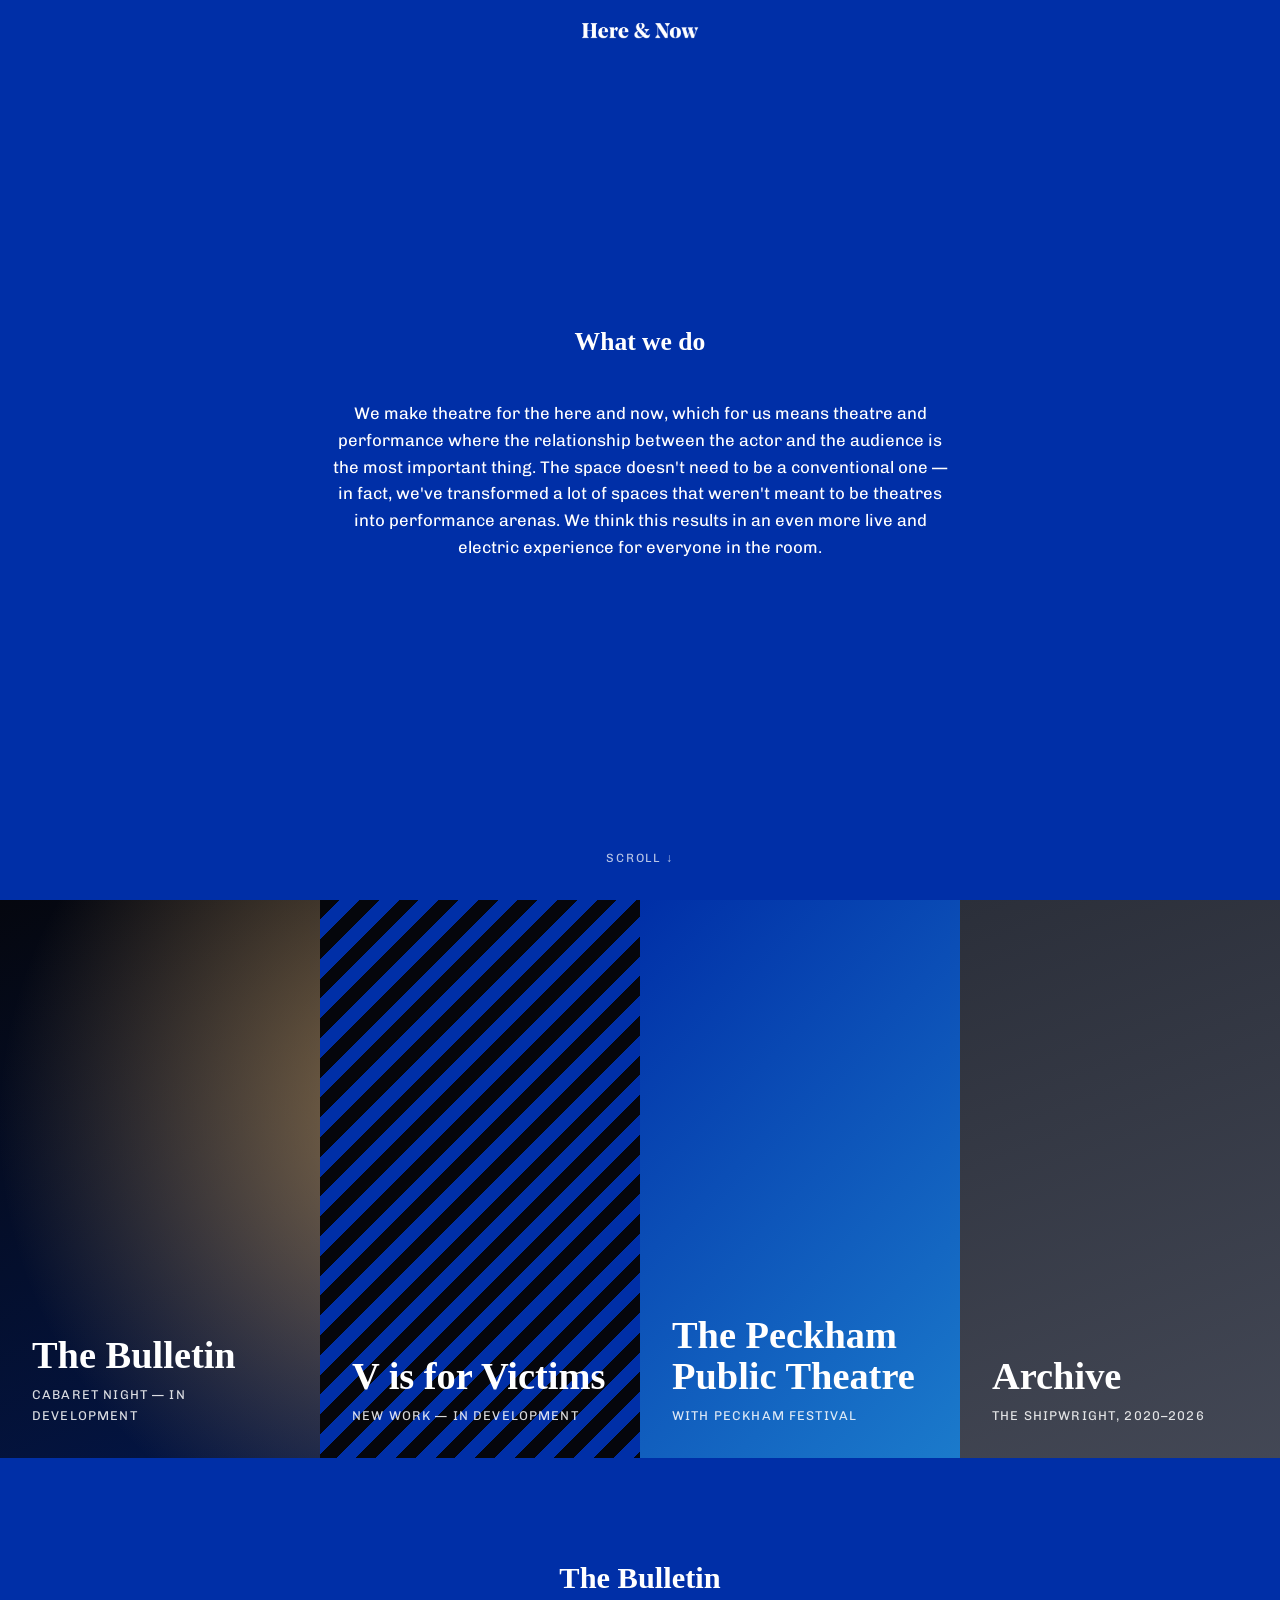
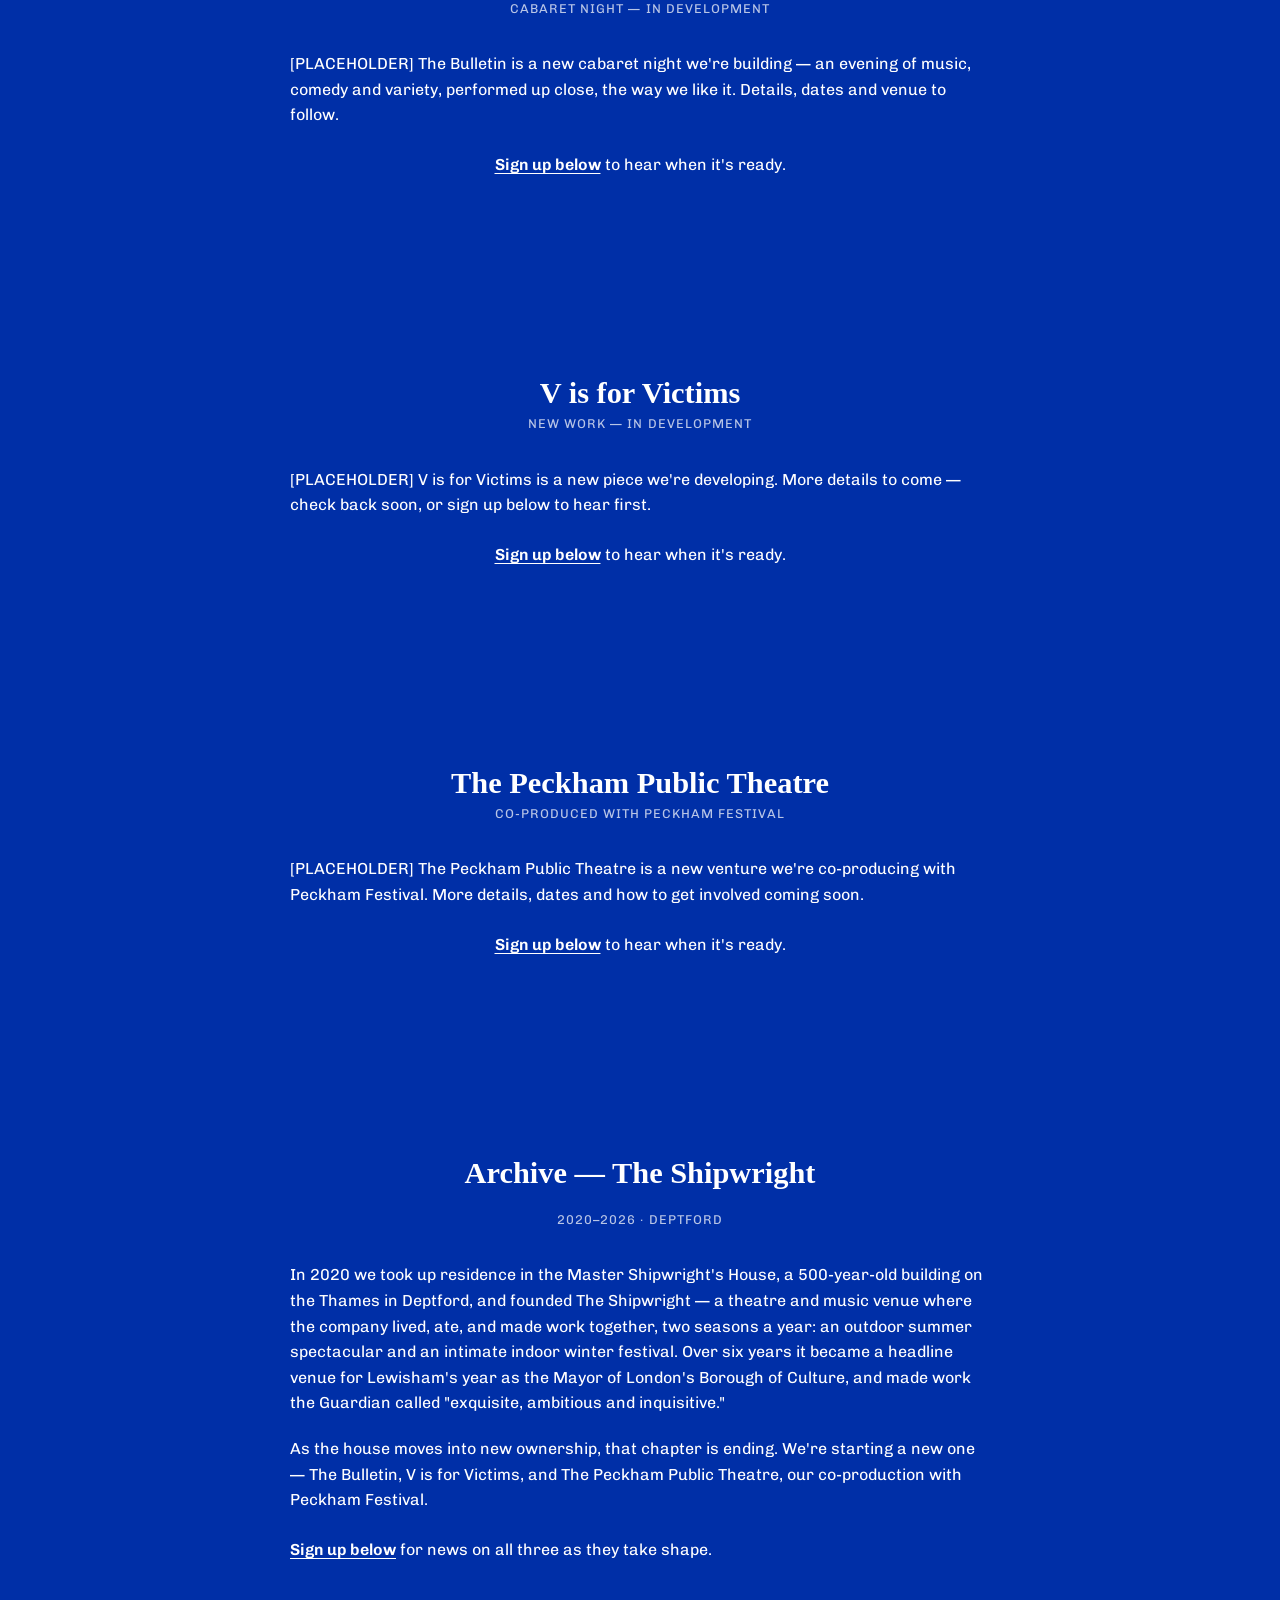
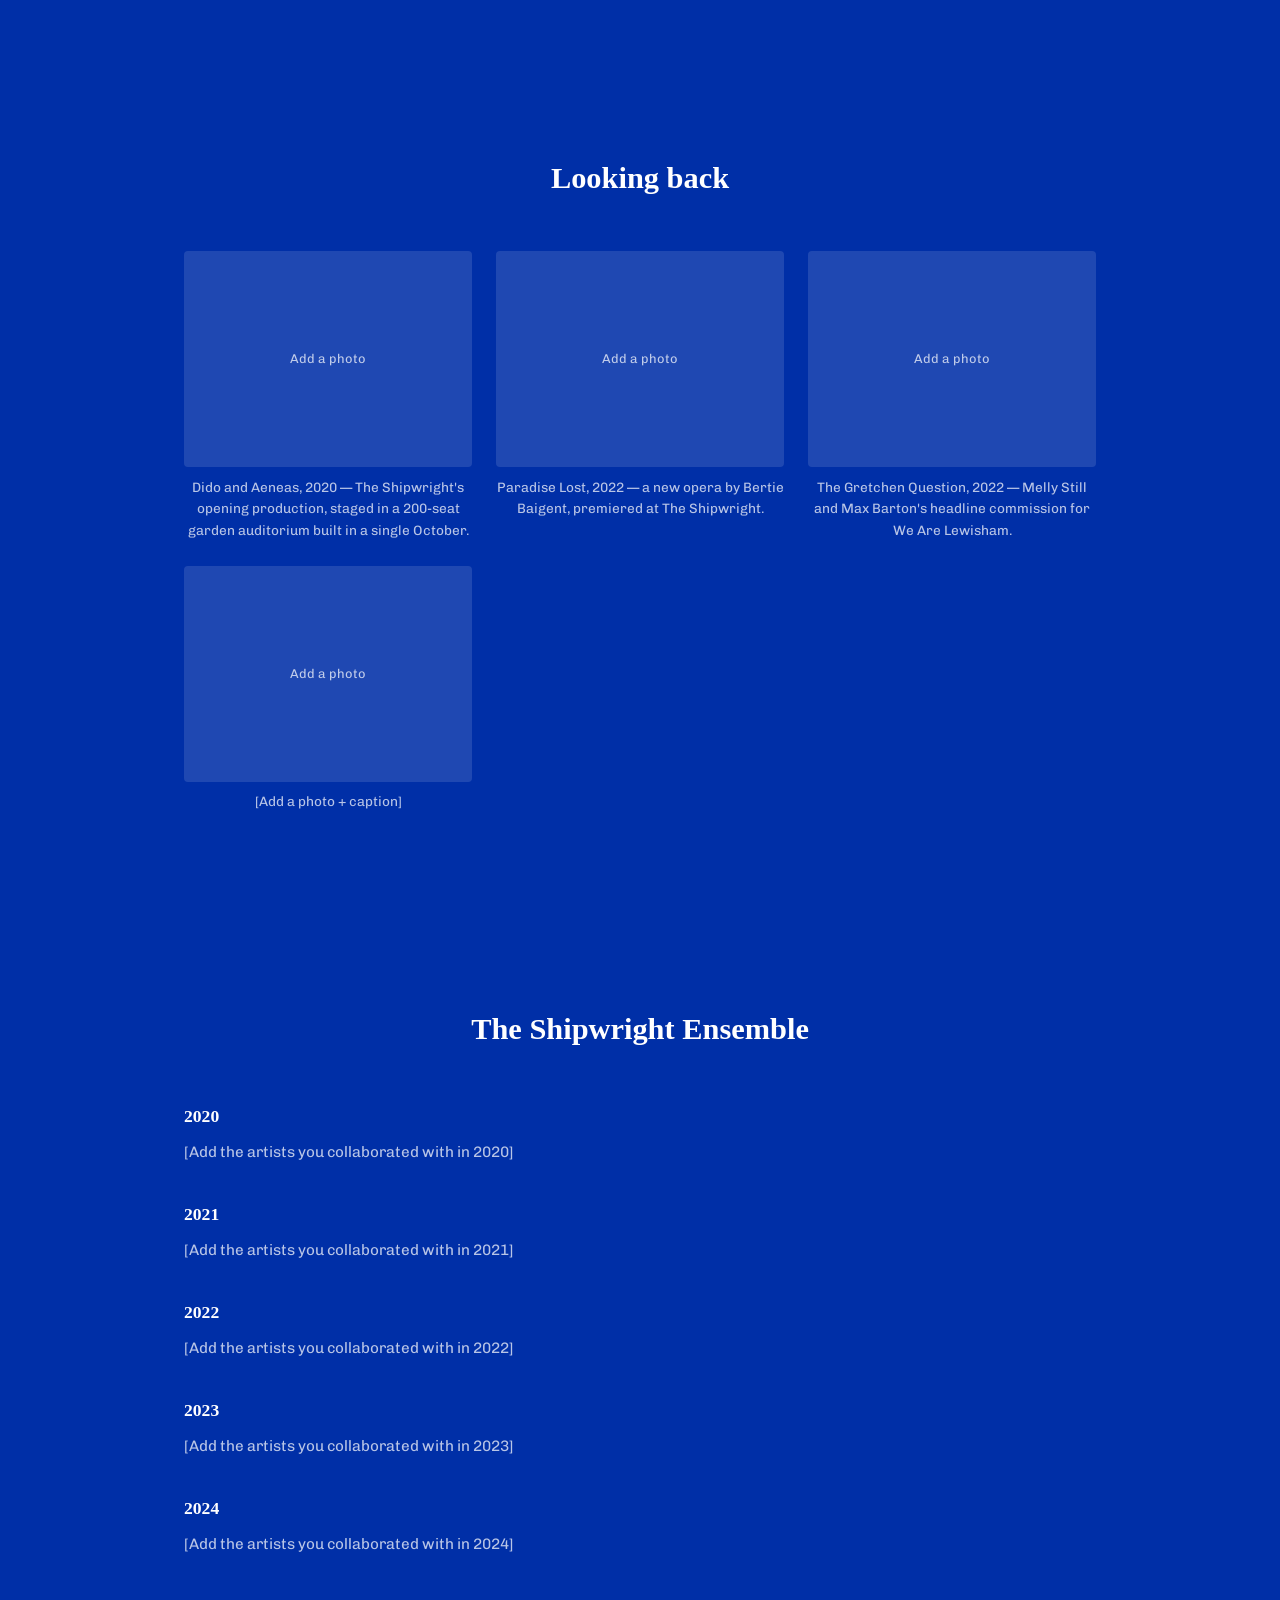
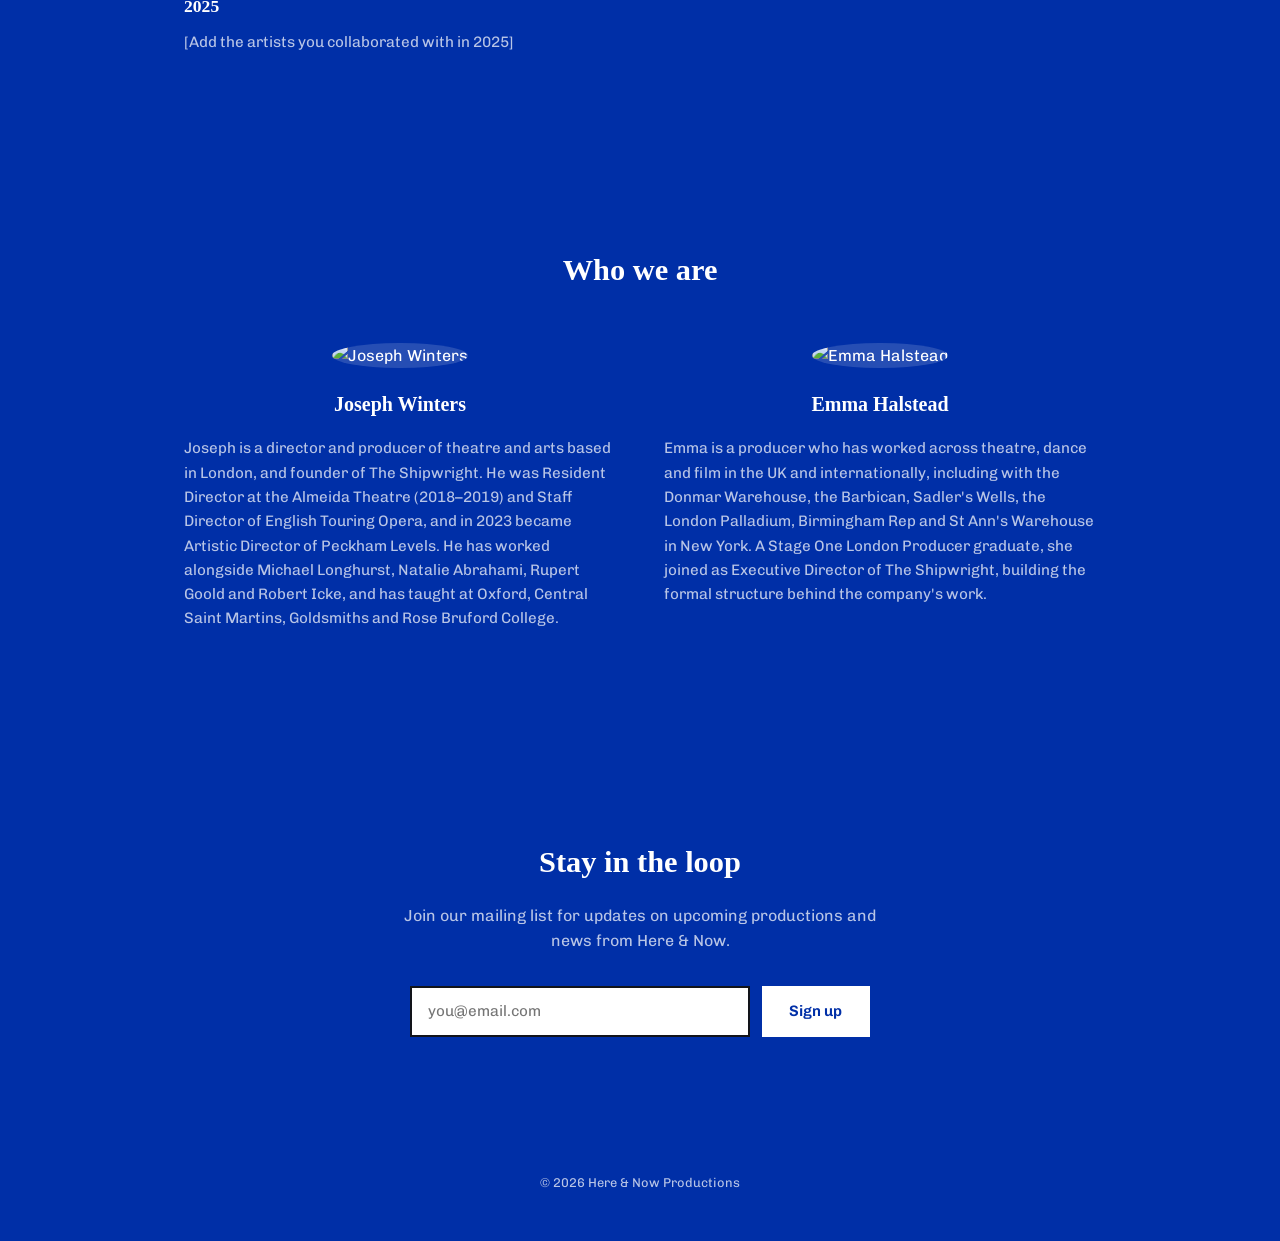
==== index.html @ e61c6aec "Add files via upload" ====
<!DOCTYPE html>
<html lang="en">
<head>
<meta charset="UTF-8">
<meta name="viewport" content="width=device-width, initial-scale=1.0">
<title>Here &amp; Now Productions</title>
<meta name="description" content="Here & Now Productions — commercial theatre company.">

<!-- ============================================================
     CHIVO (body font) — loaded free from Google Fonts.
     ============================================================ -->
<link rel="preconnect" href="https://fonts.googleapis.com">
<link rel="preconnect" href="https://fonts.gstatic.com" crossorigin>
<link href="https://fonts.googleapis.com/css2?family=Chivo:wght@400;500;600;700&display=swap" rel="stylesheet">

<style>
  /* ============================================================
     NOE (headline font) — Noe is a paid/licensed font, not on
     Google Fonts. Buy/download the webfont kit (Noe Display,
     schwartzco.com or your existing license), drop the .woff2
     files into a "fonts" folder next to this HTML file, and set
     the file names below to match. Until you do that, headlines
     fall back to a serif that's a reasonable stand-in.
     ============================================================ */
  @font-face {
    font-family: 'Noe Display';
    src: url('fonts/NoeDisplay-Regular.woff2') format('woff2');
    font-weight: 400;
    font-style: normal;
    font-display: swap;
  }
  @font-face {
    font-family: 'Noe Display';
    src: url('fonts/NoeDisplay-Bold.woff2') format('woff2');
    font-weight: 700;
    font-style: normal;
    font-display: swap;
  }

  :root {
    --brand: #002fa7;
    --ink: #12141a;
    --paper: #ffffff;
    --text: #ffffff;
    --muted: rgba(255, 255, 255, 0.72);
    --headline: 'Noe Display', Georgia, 'Times New Roman', serif;
    --body: 'Chivo', Helvetica, Arial, sans-serif;
  }

  * { box-sizing: border-box; }

  html { scroll-behavior: smooth; }

  body {
    margin: 0;
    background: var(--brand);
    color: var(--text);
    font-family: var(--body);
    line-height: 1.6;
    -webkit-font-smoothing: antialiased;
  }

  h1, h2, h3 {
    font-family: var(--headline);
    font-weight: 700;
    margin: 0;
    color: var(--text);
  }

  section {
    padding: 6rem 1.5rem;
    max-width: 960px;
    margin: 0 auto;
  }

  /* ---------------- Hero / landing animation ---------------- */

  .hero {
    position: relative;
    height: 100vh;
    max-width: none;
    padding: 0;
    overflow: hidden;
    background: var(--brand);
  }

  .scene {
    position: absolute;
    inset: 0;
    display: flex;
    flex-direction: column;
    align-items: center;
    justify-content: center;
    text-align: center;
    padding: 2rem;
    opacity: 0;
  }

  /* Scene 1: just the tagline now (the logo lives outside this scene, in
     the persistent .brand-logo element — see below). The tagline is
     positioned absolutely, with its "top" set by JS once the logo's
     real rendered height is known, so the gap between logo and tagline
     is always correct instead of a guessed constant. */
  .scene--intro {
    /* Override the shared .scene rule's opacity:0 — this wrapper has no
       animation of its own anymore (the tagline below handles its own
       fade in/out), so it needs to just be visible, full stop, or its
       child would be stuck invisible no matter what the child's own
       opacity animation does. */
    opacity: 1;
  }

  .scene--intro .tagline {
    position: absolute;
    left: 50%;
    top: 50%; /* placeholder; overridden by JS in positionTagline() */
    transform: translateX(-50%);
    width: max-content;
    max-width: 90vw;
    font-family: var(--body);
    font-weight: 500;
    font-size: clamp(1rem, 2.4vw, 1.4rem);
    letter-spacing: 0.01em;
    color: var(--text);
    opacity: 0;
    animation: fadeIn 1.1s ease 1.5s forwards, fadeOut 0.7s ease 3.8s forwards;
  }

  /* Scene 2: the "what we do" paragraph. Everything here is timed to
     start only once the logo has finished docking in the header (see
     .brand-logo below), so the big centred logo is never on screen at
     the same time as this text. */
  .scene--about {
    opacity: 0;
    animation: fadeIn 1.1s ease 5.9s forwards;
  }

  .scene--about p {
    max-width: 620px;
    font-size: 1.05rem;
    color: var(--text);
  }

  .scene--about h2 {
    font-size: 1.6rem;
    margin-bottom: 1.25rem;
    color: var(--text);
  }

  @keyframes fadeIn {
    to { opacity: 1; }
  }

  @keyframes fadeOut {
    to { opacity: 0; }
  }

  .scroll-cue {
    position: absolute;
    bottom: 2rem;
    left: 50%;
    transform: translateX(-50%);
    font-size: 0.75rem;
    letter-spacing: 0.15em;
    text-transform: uppercase;
    color: var(--muted);
    opacity: 0;
    animation: fadeIn 1.1s ease 7.2s forwards;
  }

  /* ---------------- Reveal-on-scroll (team + list sections) ---------------- */

  .reveal {
    opacity: 0;
    transform: translateY(24px);
    transition: opacity 0.8s ease, transform 0.8s ease;
  }

  .reveal.is-visible {
    opacity: 1;
    transform: translateY(0);
  }

  /* A section that ignores the normal max-width:960px/centred layout and
     runs edge-to-edge instead — used for the What's On tile grid. */
  .full-bleed {
    max-width: none;
    padding: 0;
    margin: 0;
  }

  /* Small uppercase line under a heading — "Cabaret night — in
     development", "2020–2026 · Deptford", etc. Shared by the show
     detail sections and the Archive section. */
  .status-line {
    text-align: center;
    text-transform: uppercase;
    letter-spacing: 0.08em;
    font-size: 0.8rem;
    color: var(--muted);
    margin: -0.75rem 0 2rem;
  }

  /* ---------------- What's On (show tiles) ---------------- */

  .shows-grid {
    display: grid;
    grid-template-columns: repeat(auto-fit, minmax(280px, 1fr));
  }

  .show-tile {
    position: relative;
    isolation: isolate;
    display: flex;
    align-items: flex-end;
    min-height: 62vh;
    padding: 2rem;
    overflow: hidden;
    color: var(--text);
    text-decoration: none;
    background-size: 200% 200%;
    animation: tileDrift 14s ease-in-out infinite alternate;
    transition: transform 0.5s ease;
  }

  .show-tile:hover,
  .show-tile:focus-visible {
    transform: scale(1.015);
    z-index: 1;
  }

  /* A faint dot texture that fades in on hover/focus — the "extra
     texture reveal" moment, echoing the reference site's tiles. */
  .show-tile::after {
    content: "";
    position: absolute;
    inset: 0;
    background-image: radial-gradient(rgba(255, 255, 255, 0.5) 1px, transparent 1.5px);
    background-size: 12px 12px;
    opacity: 0;
    transition: opacity 0.4s ease;
    pointer-events: none;
  }

  .show-tile:hover::after,
  .show-tile:focus-visible::after {
    opacity: 0.5;
  }

  .show-tile__content {
    position: relative;
    z-index: 1;
  }

  .show-tile__title {
    font-family: var(--headline);
    font-weight: 700;
    font-size: clamp(1.6rem, 4vw, 2.4rem);
    line-height: 1.05;
  }

  .show-tile__status {
    margin-top: 0.6rem;
    font-family: var(--body);
    font-size: 0.8rem;
    text-transform: uppercase;
    letter-spacing: 0.09em;
    color: rgba(255, 255, 255, 0.85);
  }

  @keyframes tileDrift {
    from { background-position: 0% 0%; }
    to   { background-position: 100% 100%; }
  }

  /* Each show gets its own texture/colour identity, built from gradients
     alone (no image files needed) — but all still rooted in the brand
     blue rather than a totally different palette per tile. */
  .show-tile--bulletin {
    background-image:
      radial-gradient(circle at 70% 20%, rgba(255, 196, 102, 0.55), transparent 45%),
      linear-gradient(160deg, #05070f 0%, var(--brand) 140%);
  }

  .show-tile--victims {
    background-image: repeating-linear-gradient(135deg, #05060c 0 14px, var(--brand) 14px 28px);
  }

  .show-tile--peckham {
    background-image: linear-gradient(135deg, var(--brand) 0%, #36c6f0 100%);
  }

  .show-tile--archive {
    /* Deliberately desaturated — this one's a look back, not what's on. */
    background-image: linear-gradient(160deg, #2b2f3a 0%, #5b6070 100%);
  }

  @media (max-width: 600px) {
    .show-tile { min-height: 46vh; }
  }

  /* ---------------- Individual show detail sections ---------------- */

  .show-detail h2 {
    font-size: 1.9rem;
    margin-bottom: 0.5rem;
    text-align: center;
  }

  .show-detail .body {
    max-width: 700px;
    margin: 0 auto 1.5rem;
  }

  .show-detail .cta-line {
    text-align: center;
    margin: 0;
  }

  .show-detail .cta-line .cta,
  .story-cta .cta {
    color: var(--text);
    font-weight: 600;
    text-decoration: underline;
    text-underline-offset: 3px;
  }

  /* ---------------- Our story section ---------------- */

  .story h2 {
    font-size: 1.9rem;
    margin-bottom: 1.5rem;
    text-align: center;
  }

  .story-text {
    max-width: 700px;
    margin: 0 auto;
  }

  .story-text p {
    margin: 0 0 1.25rem;
  }

  .story-text p:last-child {
    margin-bottom: 0;
  }

  .story-cta {
    max-width: 700px;
    margin: 1.5rem auto 0;
  }

  /* ---------------- Looking back (gallery) ---------------- */

  .gallery h2 {
    font-size: 1.9rem;
    text-align: center;
    margin-bottom: 3rem;
  }

  .gallery-grid {
    display: grid;
    grid-template-columns: repeat(auto-fit, minmax(220px, 1fr));
    gap: 1.5rem;
  }

  .gallery-item {
    margin: 0;
  }

  .gallery-item .frame {
    aspect-ratio: 4 / 3;
    border-radius: 4px;
    overflow: hidden;
    background: rgba(255, 255, 255, 0.12);
    display: flex;
    align-items: center;
    justify-content: center;
  }

  .gallery-item .frame img {
    width: 100%;
    height: 100%;
    object-fit: cover;
    display: block;
  }

  .gallery-item .frame span {
    font-size: 0.8rem;
    color: var(--muted);
    text-align: center;
    padding: 1rem;
  }

  .gallery-item figcaption {
    margin-top: 0.6rem;
    font-size: 0.85rem;
    color: var(--muted);
    text-align: center;
  }

  /* ---------------- Shipwright Ensemble ---------------- */

  .ensemble h2 {
    font-size: 1.9rem;
    text-align: center;
    margin-bottom: 3rem;
  }

  .ensemble-year {
    margin-bottom: 2.25rem;
  }

  .ensemble-year:last-child {
    margin-bottom: 0;
  }

  .ensemble-year h3 {
    font-size: 1.1rem;
    margin-bottom: 0.6rem;
    color: var(--text);
  }

  .ensemble-year p {
    color: var(--muted);
    font-size: 0.95rem;
    margin: 0;
  }

  /* ---------------- Team section ---------------- */

  .team h2 {
    font-size: 1.9rem;
    text-align: center;
    margin-bottom: 3rem;
  }

  .team-grid {
    display: grid;
    grid-template-columns: repeat(auto-fit, minmax(260px, 1fr));
    gap: 3rem;
  }

  .person {
    text-align: center;
  }

  .person img {
    width: 160px;
    height: 160px;
    border-radius: 50%;
    object-fit: cover;
    margin-bottom: 1.25rem;
    background: rgba(255, 255, 255, 0.15);
  }

  .person h3 {
    font-size: 1.25rem;
    margin-bottom: 1rem;
  }

  .person p.bio {
    color: var(--muted);
    font-size: 0.95rem;
    text-align: left;
  }

  /* ---------------- Mailing list section ---------------- */

  .signup {
    text-align: center;
  }

  .signup h2 {
    font-size: 1.9rem;
    margin-bottom: 1rem;
  }

  .signup p.intro {
    color: var(--muted);
    max-width: 480px;
    margin: 0 auto 2rem;
  }

  form.signup-form {
    display: flex;
    gap: 0.75rem;
    max-width: 460px;
    margin: 0 auto;
    flex-wrap: wrap;
    justify-content: center;
  }

  form.signup-form input[type="email"] {
    flex: 1 1 260px;
    padding: 0.9rem 1rem;
    border: 2px solid var(--ink);
    font-family: var(--body);
    font-size: 0.95rem;
    background: var(--paper);
    color: var(--ink);
  }

  form.signup-form input[type="email"]:focus {
    outline: none;
    border-color: var(--brand);
  }

  form.signup-form button {
    padding: 0.9rem 1.6rem;
    background: var(--paper);
    color: var(--brand);
    border: 2px solid var(--paper);
    font-family: var(--body);
    font-weight: 600;
    font-size: 0.95rem;
    cursor: pointer;
    transition: opacity 0.2s ease;
  }

  form.signup-form button:hover {
    opacity: 0.85;
  }

  /* Honeypot field Brevo forms use to catch bots — keep hidden */
  .signup-form .hp {
    position: absolute;
    left: -9999px;
    width: 1px;
    height: 1px;
    overflow: hidden;
  }

  footer {
    text-align: center;
    padding: 2.5rem 1.5rem 3rem;
    color: var(--muted);
    font-size: 0.8rem;
  }

  @media (max-width: 600px) {
    section { padding: 4rem 1.25rem; }
  }

  /* ---------------- Persistent logo → header ---------------- */
  /* One logo, one continuous journey: it fades in centre-stage with the
     tagline, holds there, then travels up into a small, centred slot at
     the top of the page and stays fixed there for the rest of the site
     — no fading out and a separate thing fading back in. */

  :root {
    --logo-large: clamp(180px, 55vw, 380px);
    --logo-small: clamp(90px, 24vw, 130px);
  }

  .brand-logo {
    position: fixed;
    left: 50%;
    z-index: 100;
    max-width: 90vw;
    opacity: 0;
    top: 50%;
    width: var(--logo-large);
    transform: translate(-50%, -50%);
    /* Two independent animations on the same clock as the tagline/about
       text above: fade in early and hold; only start moving to the
       header once the tagline (below) has completely faded out, so the
       big logo is never on screen at the same time as the "what we do"
       text that follows it. */
    animation:
      fadeIn 1.1s ease 0.2s forwards,
      logoDock 1.2s ease 4.6s forwards;
  }

  .brand-logo img {
    display: block;
    width: 100%;
    height: auto;
  }

  @keyframes logoDock {
    from { top: 50%;     width: var(--logo-large); transform: translate(-50%, -50%); }
    to   { top: 1.25rem; width: var(--logo-small); transform: translate(-50%, 0%); }
  }
</style>
</head>
<body>

  <a href="#" class="brand-logo">
    <img src="logo-white.png" alt="Here & Now Productions">
  </a>

  <!-- ======================= HERO / LANDING ANIMATION ======================= -->
  <div class="hero">
    <div class="scene scene--intro">
      <p class="tagline">We make theatre for the here and now.</p>
    </div>

    <div class="scene scene--about">
      <h2>What we do</h2>
      <p>
        We make theatre for the here and now, which for us means theatre
        and performance where the relationship between the actor and the
        audience is the most important thing. The space doesn't need to
        be a conventional one — in fact, we've transformed a lot of
        spaces that weren't meant to be theatres into performance arenas.
        We think this results in an even more live and electric
        experience for everyone in the room.
      </p>
    </div>

    <div class="scroll-cue">Scroll ↓</div>
  </div>

  <!-- ======================= WHAT'S ON ======================= -->
  <section class="shows-grid full-bleed reveal" id="whats-on">
    <a href="#the-bulletin" class="show-tile show-tile--bulletin">
      <div class="show-tile__content">
        <div class="show-tile__title">The Bulletin</div>
        <div class="show-tile__status">Cabaret night — in development</div>
      </div>
    </a>
    <a href="#v-is-for-victims" class="show-tile show-tile--victims">
      <div class="show-tile__content">
        <div class="show-tile__title">V is for Victims</div>
        <div class="show-tile__status">New work — in development</div>
      </div>
    </a>
    <a href="#peckham-public-theatre" class="show-tile show-tile--peckham">
      <div class="show-tile__content">
        <div class="show-tile__title">The Peckham Public Theatre</div>
        <div class="show-tile__status">With Peckham Festival</div>
      </div>
    </a>
    <a href="#archive" class="show-tile show-tile--archive">
      <div class="show-tile__content">
        <div class="show-tile__title">Archive</div>
        <div class="show-tile__status">The Shipwright, 2020&ndash;2026</div>
      </div>
    </a>
  </section>

  <!-- ======================= THE BULLETIN ======================= -->
  <section class="show-detail reveal" id="the-bulletin">
    <h2>The Bulletin</h2>
    <p class="status-line">Cabaret night — in development</p>
    <p class="body">
      [PLACEHOLDER] The Bulletin is a new cabaret night we're building —
      an evening of music, comedy and variety, performed up close, the
      way we like it. Details, dates and venue to follow.
    </p>
    <p class="cta-line">
      <a class="cta" href="#mailing-list">Sign up below</a> to hear when
      it's ready.
    </p>
  </section>

  <!-- ======================= V IS FOR VICTIMS ======================= -->
  <section class="show-detail reveal" id="v-is-for-victims">
    <h2>V is for Victims</h2>
    <p class="status-line">New work — in development</p>
    <p class="body">
      [PLACEHOLDER] V is for Victims is a new piece we're developing.
      More details to come — check back soon, or sign up below to hear
      first.
    </p>
    <p class="cta-line">
      <a class="cta" href="#mailing-list">Sign up below</a> to hear when
      it's ready.
    </p>
  </section>

  <!-- ======================= THE PECKHAM PUBLIC THEATRE ======================= -->
  <section class="show-detail reveal" id="peckham-public-theatre">
    <h2>The Peckham Public Theatre</h2>
    <p class="status-line">Co-produced with Peckham Festival</p>
    <p class="body">
      [PLACEHOLDER] The Peckham Public Theatre is a new venture we're
      co-producing with Peckham Festival. More details, dates and how to
      get involved coming soon.
    </p>
    <p class="cta-line">
      <a class="cta" href="#mailing-list">Sign up below</a> to hear when
      it's ready.
    </p>
  </section>

  <!-- ======================= ARCHIVE — THE SHIPWRIGHT ======================= -->
  <section class="story reveal" id="archive">
    <h2>Archive — The Shipwright</h2>
    <p class="status-line">2020&ndash;2026 &middot; Deptford</p>
    <div class="story-text">
      <p>
        In 2020 we took up residence in the Master Shipwright's House, a
        500-year-old building on the Thames in Deptford, and founded The
        Shipwright — a theatre and music venue where the company lived,
        ate, and made work together, two seasons a year: an outdoor summer
        spectacular and an intimate indoor winter festival. Over six years
        it became a headline venue for Lewisham's year as the Mayor of
        London's Borough of Culture, and made work the Guardian called
        &ldquo;exquisite, ambitious and inquisitive.&rdquo;
      </p>
      <p>
        As the house moves into new ownership, that chapter is ending.
        We're starting a new one — The Bulletin, V is for Victims, and
        The Peckham Public Theatre, our co-production with Peckham
        Festival.
      </p>
    </div>
    <p class="story-cta">
      <a class="cta" href="#mailing-list">Sign up below</a> for news on
      all three as they take shape.
    </p>
  </section>

  <!-- ======================= LOOKING BACK ======================= -->
  <section class="gallery reveal" id="looking-back">
    <h2>Looking back</h2>
    <div class="gallery-grid">
      <!-- Populated from content-gallery.json. Add real production
           photos through the CMS — these are placeholders until then. -->
      <figure class="gallery-item">
        <div class="frame"><span>Add a photo</span></div>
        <figcaption>Dido and Aeneas, 2020 — The Shipwright's opening production, staged in a 200-seat garden auditorium built in a single October.</figcaption>
      </figure>
      <figure class="gallery-item">
        <div class="frame"><span>Add a photo</span></div>
        <figcaption>Paradise Lost, 2022 — a new opera by Bertie Baigent, premiered at The Shipwright.</figcaption>
      </figure>
      <figure class="gallery-item">
        <div class="frame"><span>Add a photo</span></div>
        <figcaption>The Gretchen Question, 2022 — Melly Still and Max Barton's headline commission for We Are Lewisham.</figcaption>
      </figure>
      <figure class="gallery-item">
        <div class="frame"><span>Add a photo</span></div>
        <figcaption>[Add a photo + caption]</figcaption>
      </figure>
    </div>
  </section>

  <!-- ======================= THE SHIPWRIGHT ENSEMBLE ======================= -->
  <section class="ensemble reveal" id="ensemble">
    <h2>The Shipwright Ensemble</h2>
    <div class="ensemble-list">
      <!-- Populated from content-ensemble.json, year by year. We don't
           have a reliable record of exactly who to credit each year, so
           these are placeholders — fill them in through the CMS. -->
      <div class="ensemble-year">
        <h3>2020</h3>
        <p>[Add the artists you collaborated with in 2020]</p>
      </div>
      <div class="ensemble-year">
        <h3>2021</h3>
        <p>[Add the artists you collaborated with in 2021]</p>
      </div>
      <div class="ensemble-year">
        <h3>2022</h3>
        <p>[Add the artists you collaborated with in 2022]</p>
      </div>
      <div class="ensemble-year">
        <h3>2023</h3>
        <p>[Add the artists you collaborated with in 2023]</p>
      </div>
      <div class="ensemble-year">
        <h3>2024</h3>
        <p>[Add the artists you collaborated with in 2024]</p>
      </div>
      <div class="ensemble-year">
        <h3>2025</h3>
        <p>[Add the artists you collaborated with in 2025]</p>
      </div>
    </div>
  </section>

  <!-- ======================= TEAM ======================= -->
  <section class="team reveal" id="team">
    <h2>Who we are</h2>
    <div class="team-grid">

      <div class="person">
        <img src="headshot-joseph.jpg" alt="Joseph Winters">
        <h3>Joseph Winters</h3>
        <p class="bio">
          Joseph is a director and producer of theatre and arts based in
          London, and founder of The Shipwright. He was Resident Director
          at the Almeida Theatre (2018&ndash;2019) and Staff Director of
          English Touring Opera, and in 2023 became Artistic Director of
          Peckham Levels. He has worked alongside Michael Longhurst,
          Natalie Abrahami, Rupert Goold and Robert Icke, and has taught
          at Oxford, Central Saint Martins, Goldsmiths and Rose Bruford
          College.
        </p>
      </div>

      <div class="person">
        <img src="headshot-emma.jpg" alt="Emma Halstead">
        <h3>Emma Halstead</h3>
        <p class="bio">
          Emma is a producer who has worked across theatre, dance and film
          in the UK and internationally, including with the Donmar
          Warehouse, the Barbican, Sadler's Wells, the London Palladium,
          Birmingham Rep and St Ann's Warehouse in New York. A Stage One
          London Producer graduate, she joined as Executive Director of
          The Shipwright, building the formal structure behind the
          company's work.
        </p>
      </div>

    </div>
  </section>

  <!-- ======================= MAILING LIST ======================= -->
  <section class="signup reveal" id="mailing-list">
    <h2>Stay in the loop</h2>
    <p class="intro">
      Join our mailing list for updates on upcoming productions and news
      from Here &amp; Now.
    </p>

    <!--
      BREVO FORM — replace this with the real embed code.
      1. In Brevo: Contacts → Forms → Create a form → Plain HTML.
      2. Copy the <form> tag's "action" URL (looks like
         https://xxxxxx.sibforms.com/serve/MUIFxxxxxxxxxxxxxxx) and paste
         it into the action="" attribute below.
      3. Copy any hidden <input type="hidden" ...> fields Brevo generates
         (e.g. locale, isEmailFormat, listId markers) and paste them in
         where marked, replacing the placeholder hidden inputs.
      4. Keep the honeypot field (.hp) — it's a standard bot trap Brevo's
         forms use; the name should match whatever Brevo names it in your
         generated code (often "email_address_check").
    -->
    <form class="signup-form" action="https://REPLACE-WITH-YOUR-BREVO-ACTION-URL.sibforms.com/serve/REPLACE" method="POST">
      <!-- Replace/extend with Brevo's generated hidden fields -->
      <input type="hidden" name="locale" value="en">

      <input type="text" name="email_address_check" value="" class="hp" tabindex="-1" autocomplete="off">

      <input type="email" name="EMAIL" placeholder="you@email.com" required>
      <button type="submit">Sign up</button>
    </form>
  </section>

  <footer>
    &copy; <span id="year"></span> Here &amp; Now Productions
  </footer>

  <script>
    document.getElementById('year').textContent = new Date().getFullYear();

    // ------------------------------------------------------------
    // Position the tagline just below the big centred logo, using the
    // logo's *actual* rendered height rather than a guessed pixel gap
    // — so this stays correct no matter what the real logo file's
    // proportions turn out to be.
    // ------------------------------------------------------------
    function positionTagline() {
      const logoWrap = document.querySelector('.brand-logo');
      const logoImg = logoWrap.querySelector('img');
      const tagline = document.querySelector('.scene--intro .tagline');
      if (!tagline || !logoImg.naturalWidth) return;

      const largeWidth = logoWrap.getBoundingClientRect().width;
      const aspect = logoImg.naturalHeight / logoImg.naturalWidth;
      const logoHeight = largeWidth * aspect;
      const gap = 28; // comfortable breathing room below the logo, in px

      tagline.style.top = `calc(50% + ${(logoHeight / 2) + gap}px)`;
    }
    const brandLogoImg = document.querySelector('.brand-logo img');
    if (brandLogoImg.complete) {
      positionTagline();
    } else {
      brandLogoImg.addEventListener('load', positionTagline);
    }
    window.addEventListener('resize', positionTagline);

    // Reveal team + mailing-list sections as they scroll into view
    const revealEls = document.querySelectorAll('.reveal');
    const io = new IntersectionObserver((entries) => {
      entries.forEach(entry => {
        if (entry.isIntersecting) {
          entry.target.classList.add('is-visible');
          io.unobserve(entry.target);
        }
      });
    }, { threshold: 0.15 });
    revealEls.forEach(el => io.observe(el));

    // ------------------------------------------------------------
    // Pull editable copy from the content-*.json files (edited via the
    // CMS at /admin — each one is a separate entry there: Homepage, Our
    // Story, Looking Back, Shipwright Ensemble, Team, Mailing list).
    // Everything on the page already has sensible default text baked
    // into the HTML, so if these fetches can't run — e.g. when opening
    // this file directly from disk with a double-click, where browsers
    // block fetch() of local files — the page still looks right. Once
    // the site is actually hosted (Netlify, etc.) this loads and
    // overwrites the defaults with whatever's been edited in the CMS.
    // ------------------------------------------------------------
    const contentFiles = [
      'content.json',               // logo, tagline, about
      'content-shows.json',         // shows (What's On)
      'content-story.json',         // story
      'content-gallery.json',       // gallery
      'content-ensemble.json',      // ensemble
      'content-team.json',          // team
      'content-mailinglist.json'    // mailing_list_intro
    ];

    Promise.all(
      contentFiles.map(file =>
        fetch(file).then(res => res.json()).catch(() => ({}))
      )
    ).then(parts => {
      const data = Object.assign({}, ...parts);

      if (data.tagline) {
        document.querySelector('.scene--intro .tagline').textContent = data.tagline;
      }
      if (data.about) {
        document.querySelector('.scene--about p').textContent = data.about;
      }
      if (data.logo) {
        document.querySelector('.brand-logo img').src = data.logo;
      }
      if (data.mailing_list_intro) {
        document.querySelector('.signup p.intro').textContent = data.mailing_list_intro;
      }

      if (Array.isArray(data.shows) && data.shows.length) {
        data.shows.forEach(show => {
          const section = document.getElementById(show.id);
          if (!section) return;
          if (show.status) {
            const statusEl = section.querySelector('.status-line');
            if (statusEl) statusEl.textContent = show.status;
          }
          if (show.body) {
            const bodyEl = section.querySelector('.body');
            if (bodyEl) bodyEl.textContent = show.body;
          }
        });
      }

      if (data.story) {
        const storyEl = document.querySelector('.story-text');
        storyEl.innerHTML = data.story
          .split(/\n\s*\n/)
          .map(para => `<p>${para.trim()}</p>`)
          .join('');
      }

      if (Array.isArray(data.gallery) && data.gallery.length) {
        const grid = document.querySelector('.gallery-grid');
        grid.innerHTML = data.gallery.map(item => `
          <figure class="gallery-item">
            <div class="frame">
              ${item.image
                ? `<img src="${item.image}" alt="${item.caption || ''}">`
                : '<span>Add a photo</span>'}
            </div>
            ${item.caption ? `<figcaption>${item.caption}</figcaption>` : ''}
          </figure>
        `).join('');
      }

      if (Array.isArray(data.ensemble) && data.ensemble.length) {
        const list = document.querySelector('.ensemble-list');
        list.innerHTML = data.ensemble.map(entry => `
          <div class="ensemble-year">
            <h3>${entry.year}</h3>
            <p>${entry.names}</p>
          </div>
        `).join('');
      }

      if (Array.isArray(data.team) && data.team.length) {
        const grid = document.querySelector('.team-grid');
        grid.innerHTML = data.team.map(person => `
          <div class="person">
            <img src="${person.photo}" alt="${person.name}">
            <h3>${person.name}</h3>
            <p class="bio">${person.bio}</p>
          </div>
        `).join('');
      }
    }).catch(err => {
      console.warn('Content files not loaded — showing default copy baked into the HTML instead.', err);
    });
  </script>

</body>
</html>
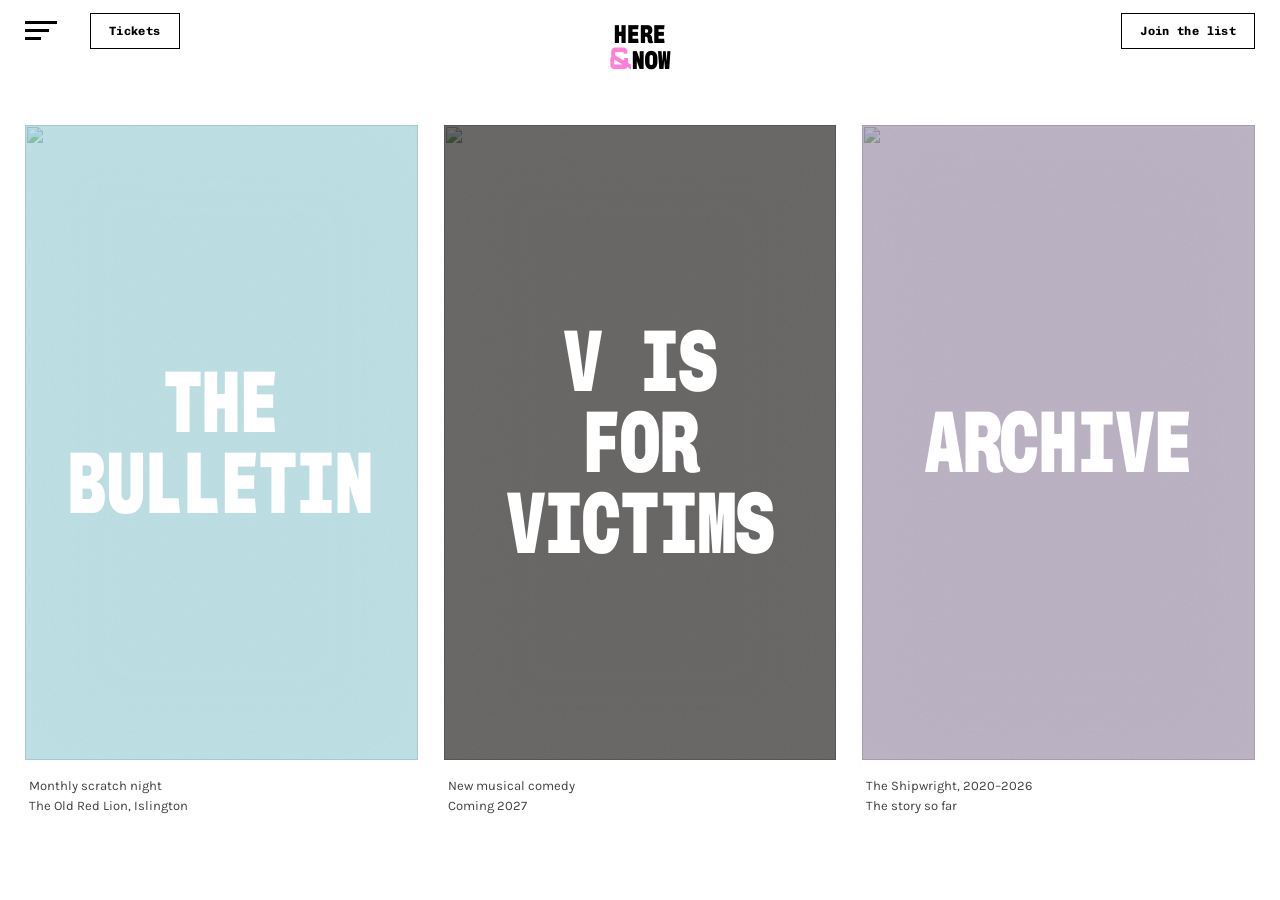
==== commit c817b59e: "Add files via upload" ====
--- a/index.html
+++ b/index.html
@@ -4,992 +4,85 @@
 <meta charset="UTF-8">
 <meta name="viewport" content="width=device-width, initial-scale=1.0">
 <title>Here &amp; Now Productions</title>
-<meta name="description" content="Here & Now Productions — commercial theatre company.">
-
-<!-- ============================================================
-     CHIVO (body font) — loaded free from Google Fonts.
-     ============================================================ -->
+<meta name="description" content="Here & Now Productions — theatre made for the here and now.">
 <link rel="preconnect" href="https://fonts.googleapis.com">
 <link rel="preconnect" href="https://fonts.gstatic.com" crossorigin>
-<link href="https://fonts.googleapis.com/css2?family=Chivo:wght@400;500;600;700&display=swap" rel="stylesheet">
+<link href="https://fonts.googleapis.com/css2?family=Chivo+Mono:wght@700;900&family=Orbitron:wght@900&family=Karla:wght@400;500;600;700&display=swap" rel="stylesheet">
+<link rel="stylesheet" href="styles.css">
+</head>
+<body id="top">
 
-<style>
-  /* ============================================================
-     NOE (headline font) — Noe is a paid/licensed font, not on
-     Google Fonts. Buy/download the webfont kit (Noe Display,
-     schwartzco.com or your existing license), drop the .woff2
-     files into a "fonts" folder next to this HTML file, and set
-     the file names below to match. Until you do that, headlines
-     fall back to a serif that's a reasonable stand-in.
-     ============================================================ */
-  @font-face {
-    font-family: 'Noe Display';
-    src: url('fonts/NoeDisplay-Regular.woff2') format('woff2');
-    font-weight: 400;
-    font-style: normal;
-    font-display: swap;
-  }
-  @font-face {
-    font-family: 'Noe Display';
-    src: url('fonts/NoeDisplay-Bold.woff2') format('woff2');
-    font-weight: 700;
-    font-style: normal;
-    font-display: swap;
-  }
+<nav class="nav" id="nav">
+  <button class="burger" aria-label="Menu" aria-expanded="false"><span></span><span></span><span></span></button>
+  <a href="#" class="btn btn-sm nav-tickets">Tickets</a>
+  <a href="index.html" class="brandmark"><span class="line">HERE</span><span class="line"><span class="amp">&amp;</span>NOW</span></a>
+  <a href="the-bulletin.html#newsletterblock" class="btn btn-sm nav-join">Join the list</a>
+</nav>
 
-  :root {
-    --brand: #002fa7;
-    --ink: #12141a;
-    --paper: #ffffff;
-    --text: #ffffff;
-    --muted: rgba(255, 255, 255, 0.72);
-    --headline: 'Noe Display', Georgia, 'Times New Roman', serif;
-    --body: 'Chivo', Helvetica, Arial, sans-serif;
-  }
+<div class="menu-overlay">
+  <div class="glyph-bg">&amp;</div>
+  <button class="menu-close" aria-label="Close menu">&times;</button>
+  <ul class="menu-list">
+    <li><a href="index.html">Home</a></li>
+    <li>
+      <a href="the-bulletin.html">The Bulletin</a>
+      <ul class="menu-sub"><li><a href="the-bulletin.html#faqblock">About &amp; FAQ</a></li><li><a href="the-bulletin.html#newsletterblock">Join the list</a></li></ul>
+    </li>
+    <li>
+      <a href="v-is-for-victims.html">V is for Victims</a>
+      <ul class="menu-sub"><li><a href="v-is-for-victims.html#faqblock">About &amp; FAQ</a></li><li><a href="v-is-for-victims.html#newsletterblock">Join the list</a></li></ul>
+    </li>
+    <li><a href="archive.html">Archive</a></li>
+    <li><a href="about.html">About</a></li>
+    <li>
+      <a href="team.html">Company</a>
+      <ul class="menu-sub"><li><a href="team.html">Team</a></li><li><a href="press.html">Press</a></li><li><a href="support.html">Support us</a></li><li><a href="news.html">News</a></li></ul>
+    </li>
+  </ul>
+</div>
 
-  * { box-sizing: border-box; }
+<div class="ambient" id="ambient"></div>
 
-  html { scroll-behavior: smooth; }
-
-  body {
-    margin: 0;
-    background: var(--brand);
-    color: var(--text);
-    font-family: var(--body);
-    line-height: 1.6;
-    -webkit-font-smoothing: antialiased;
-  }
-
-  h1, h2, h3 {
-    font-family: var(--headline);
-    font-weight: 700;
-    margin: 0;
-    color: var(--text);
-  }
-
-  section {
-    padding: 6rem 1.5rem;
-    max-width: 960px;
-    margin: 0 auto;
-  }
-
-  /* ---------------- Hero / landing animation ---------------- */
-
-  .hero {
-    position: relative;
-    height: 100vh;
-    max-width: none;
-    padding: 0;
-    overflow: hidden;
-    background: var(--brand);
-  }
-
-  .scene {
-    position: absolute;
-    inset: 0;
-    display: flex;
-    flex-direction: column;
-    align-items: center;
-    justify-content: center;
-    text-align: center;
-    padding: 2rem;
-    opacity: 0;
-  }
-
-  /* Scene 1: just the tagline now (the logo lives outside this scene, in
-     the persistent .brand-logo element — see below). The tagline is
-     positioned absolutely, with its "top" set by JS once the logo's
-     real rendered height is known, so the gap between logo and tagline
-     is always correct instead of a guessed constant. */
-  .scene--intro {
-    /* Override the shared .scene rule's opacity:0 — this wrapper has no
-       animation of its own anymore (the tagline below handles its own
-       fade in/out), so it needs to just be visible, full stop, or its
-       child would be stuck invisible no matter what the child's own
-       opacity animation does. */
-    opacity: 1;
-  }
-
-  .scene--intro .tagline {
-    position: absolute;
-    left: 50%;
-    top: 50%; /* placeholder; overridden by JS in positionTagline() */
-    transform: translateX(-50%);
-    width: max-content;
-    max-width: 90vw;
-    font-family: var(--body);
-    font-weight: 500;
-    font-size: clamp(1rem, 2.4vw, 1.4rem);
-    letter-spacing: 0.01em;
-    color: var(--text);
-    opacity: 0;
-    animation: fadeIn 1.1s ease 1.5s forwards, fadeOut 0.7s ease 3.8s forwards;
-  }
-
-  /* Scene 2: the "what we do" paragraph. Everything here is timed to
-     start only once the logo has finished docking in the header (see
-     .brand-logo below), so the big centred logo is never on screen at
-     the same time as this text. */
-  .scene--about {
-    opacity: 0;
-    animation: fadeIn 1.1s ease 5.9s forwards;
-  }
-
-  .scene--about p {
-    max-width: 620px;
-    font-size: 1.05rem;
-    color: var(--text);
-  }
-
-  .scene--about h2 {
-    font-size: 1.6rem;
-    margin-bottom: 1.25rem;
-    color: var(--text);
-  }
-
-  @keyframes fadeIn {
-    to { opacity: 1; }
-  }
-
-  @keyframes fadeOut {
-    to { opacity: 0; }
-  }
-
-  .scroll-cue {
-    position: absolute;
-    bottom: 2rem;
-    left: 50%;
-    transform: translateX(-50%);
-    font-size: 0.75rem;
-    letter-spacing: 0.15em;
-    text-transform: uppercase;
-    color: var(--muted);
-    opacity: 0;
-    animation: fadeIn 1.1s ease 7.2s forwards;
-  }
-
-  /* ---------------- Reveal-on-scroll (team + list sections) ---------------- */
-
-  .reveal {
-    opacity: 0;
-    transform: translateY(24px);
-    transition: opacity 0.8s ease, transform 0.8s ease;
-  }
-
-  .reveal.is-visible {
-    opacity: 1;
-    transform: translateY(0);
-  }
-
-  /* A section that ignores the normal max-width:960px/centred layout and
-     runs edge-to-edge instead — used for the What's On tile grid. */
-  .full-bleed {
-    max-width: none;
-    padding: 0;
-    margin: 0;
-  }
-
-  /* Small uppercase line under a heading — "Cabaret night — in
-     development", "2020–2026 · Deptford", etc. Shared by the show
-     detail sections and the Archive section. */
-  .status-line {
-    text-align: center;
-    text-transform: uppercase;
-    letter-spacing: 0.08em;
-    font-size: 0.8rem;
-    color: var(--muted);
-    margin: -0.75rem 0 2rem;
-  }
-
-  /* ---------------- What's On (show tiles) ---------------- */
-
-  .shows-grid {
-    display: grid;
-    grid-template-columns: repeat(auto-fit, minmax(280px, 1fr));
-  }
-
-  .show-tile {
-    position: relative;
-    isolation: isolate;
-    display: flex;
-    align-items: flex-end;
-    min-height: 62vh;
-    padding: 2rem;
-    overflow: hidden;
-    color: var(--text);
-    text-decoration: none;
-    background-size: 200% 200%;
-    animation: tileDrift 14s ease-in-out infinite alternate;
-    transition: transform 0.5s ease;
-  }
-
-  .show-tile:hover,
-  .show-tile:focus-visible {
-    transform: scale(1.015);
-    z-index: 1;
-  }
-
-  /* A faint dot texture that fades in on hover/focus — the "extra
-     texture reveal" moment, echoing the reference site's tiles. */
-  .show-tile::after {
-    content: "";
-    position: absolute;
-    inset: 0;
-    background-image: radial-gradient(rgba(255, 255, 255, 0.5) 1px, transparent 1.5px);
-    background-size: 12px 12px;
-    opacity: 0;
-    transition: opacity 0.4s ease;
-    pointer-events: none;
-  }
-
-  .show-tile:hover::after,
-  .show-tile:focus-visible::after {
-    opacity: 0.5;
-  }
-
-  .show-tile__content {
-    position: relative;
-    z-index: 1;
-  }
-
-  .show-tile__title {
-    font-family: var(--headline);
-    font-weight: 700;
-    font-size: clamp(1.6rem, 4vw, 2.4rem);
-    line-height: 1.05;
-  }
-
-  .show-tile__status {
-    margin-top: 0.6rem;
-    font-family: var(--body);
-    font-size: 0.8rem;
-    text-transform: uppercase;
-    letter-spacing: 0.09em;
-    color: rgba(255, 255, 255, 0.85);
-  }
-
-  @keyframes tileDrift {
-    from { background-position: 0% 0%; }
-    to   { background-position: 100% 100%; }
-  }
-
-  /* Each show gets its own texture/colour identity, built from gradients
-     alone (no image files needed) — but all still rooted in the brand
-     blue rather than a totally different palette per tile. */
-  .show-tile--bulletin {
-    background-image:
-      radial-gradient(circle at 70% 20%, rgba(255, 196, 102, 0.55), transparent 45%),
-      linear-gradient(160deg, #05070f 0%, var(--brand) 140%);
-  }
-
-  .show-tile--victims {
-    background-image: repeating-linear-gradient(135deg, #05060c 0 14px, var(--brand) 14px 28px);
-  }
-
-  .show-tile--peckham {
-    background-image: linear-gradient(135deg, var(--brand) 0%, #36c6f0 100%);
-  }
-
-  .show-tile--archive {
-    /* Deliberately desaturated — this one's a look back, not what's on. */
-    background-image: linear-gradient(160deg, #2b2f3a 0%, #5b6070 100%);
-  }
-
-  @media (max-width: 600px) {
-    .show-tile { min-height: 46vh; }
-  }
-
-  /* ---------------- Individual show detail sections ---------------- */
-
-  .show-detail h2 {
-    font-size: 1.9rem;
-    margin-bottom: 0.5rem;
-    text-align: center;
-  }
-
-  .show-detail .body {
-    max-width: 700px;
-    margin: 0 auto 1.5rem;
-  }
-
-  .show-detail .cta-line {
-    text-align: center;
-    margin: 0;
-  }
-
-  .show-detail .cta-line .cta,
-  .story-cta .cta {
-    color: var(--text);
-    font-weight: 600;
-    text-decoration: underline;
-    text-underline-offset: 3px;
-  }
-
-  /* ---------------- Our story section ---------------- */
-
-  .story h2 {
-    font-size: 1.9rem;
-    margin-bottom: 1.5rem;
-    text-align: center;
-  }
-
-  .story-text {
-    max-width: 700px;
-    margin: 0 auto;
-  }
-
-  .story-text p {
-    margin: 0 0 1.25rem;
-  }
-
-  .story-text p:last-child {
-    margin-bottom: 0;
-  }
-
-  .story-cta {
-    max-width: 700px;
-    margin: 1.5rem auto 0;
-  }
-
-  /* ---------------- Looking back (gallery) ---------------- */
-
-  .gallery h2 {
-    font-size: 1.9rem;
-    text-align: center;
-    margin-bottom: 3rem;
-  }
-
-  .gallery-grid {
-    display: grid;
-    grid-template-columns: repeat(auto-fit, minmax(220px, 1fr));
-    gap: 1.5rem;
-  }
-
-  .gallery-item {
-    margin: 0;
-  }
-
-  .gallery-item .frame {
-    aspect-ratio: 4 / 3;
-    border-radius: 4px;
-    overflow: hidden;
-    background: rgba(255, 255, 255, 0.12);
-    display: flex;
-    align-items: center;
-    justify-content: center;
-  }
-
-  .gallery-item .frame img {
-    width: 100%;
-    height: 100%;
-    object-fit: cover;
-    display: block;
-  }
-
-  .gallery-item .frame span {
-    font-size: 0.8rem;
-    color: var(--muted);
-    text-align: center;
-    padding: 1rem;
-  }
-
-  .gallery-item figcaption {
-    margin-top: 0.6rem;
-    font-size: 0.85rem;
-    color: var(--muted);
-    text-align: center;
-  }
-
-  /* ---------------- Shipwright Ensemble ---------------- */
-
-  .ensemble h2 {
-    font-size: 1.9rem;
-    text-align: center;
-    margin-bottom: 3rem;
-  }
-
-  .ensemble-year {
-    margin-bottom: 2.25rem;
-  }
-
-  .ensemble-year:last-child {
-    margin-bottom: 0;
-  }
-
-  .ensemble-year h3 {
-    font-size: 1.1rem;
-    margin-bottom: 0.6rem;
-    color: var(--text);
-  }
-
-  .ensemble-year p {
-    color: var(--muted);
-    font-size: 0.95rem;
-    margin: 0;
-  }
-
-  /* ---------------- Team section ---------------- */
-
-  .team h2 {
-    font-size: 1.9rem;
-    text-align: center;
-    margin-bottom: 3rem;
-  }
-
-  .team-grid {
-    display: grid;
-    grid-template-columns: repeat(auto-fit, minmax(260px, 1fr));
-    gap: 3rem;
-  }
-
-  .person {
-    text-align: center;
-  }
-
-  .person img {
-    width: 160px;
-    height: 160px;
-    border-radius: 50%;
-    object-fit: cover;
-    margin-bottom: 1.25rem;
-    background: rgba(255, 255, 255, 0.15);
-  }
-
-  .person h3 {
-    font-size: 1.25rem;
-    margin-bottom: 1rem;
-  }
-
-  .person p.bio {
-    color: var(--muted);
-    font-size: 0.95rem;
-    text-align: left;
-  }
-
-  /* ---------------- Mailing list section ---------------- */
-
-  .signup {
-    text-align: center;
-  }
-
-  .signup h2 {
-    font-size: 1.9rem;
-    margin-bottom: 1rem;
-  }
-
-  .signup p.intro {
-    color: var(--muted);
-    max-width: 480px;
-    margin: 0 auto 2rem;
-  }
-
-  form.signup-form {
-    display: flex;
-    gap: 0.75rem;
-    max-width: 460px;
-    margin: 0 auto;
-    flex-wrap: wrap;
-    justify-content: center;
-  }
-
-  form.signup-form input[type="email"] {
-    flex: 1 1 260px;
-    padding: 0.9rem 1rem;
-    border: 2px solid var(--ink);
-    font-family: var(--body);
-    font-size: 0.95rem;
-    background: var(--paper);
-    color: var(--ink);
-  }
-
-  form.signup-form input[type="email"]:focus {
-    outline: none;
-    border-color: var(--brand);
-  }
-
-  form.signup-form button {
-    padding: 0.9rem 1.6rem;
-    background: var(--paper);
-    color: var(--brand);
-    border: 2px solid var(--paper);
-    font-family: var(--body);
-    font-weight: 600;
-    font-size: 0.95rem;
-    cursor: pointer;
-    transition: opacity 0.2s ease;
-  }
-
-  form.signup-form button:hover {
-    opacity: 0.85;
-  }
-
-  /* Honeypot field Brevo forms use to catch bots — keep hidden */
-  .signup-form .hp {
-    position: absolute;
-    left: -9999px;
-    width: 1px;
-    height: 1px;
-    overflow: hidden;
-  }
-
-  footer {
-    text-align: center;
-    padding: 2.5rem 1.5rem 3rem;
-    color: var(--muted);
-    font-size: 0.8rem;
-  }
-
-  @media (max-width: 600px) {
-    section { padding: 4rem 1.25rem; }
-  }
-
-  /* ---------------- Persistent logo → header ---------------- */
-  /* One logo, one continuous journey: it fades in centre-stage with the
-     tagline, holds there, then travels up into a small, centred slot at
-     the top of the page and stays fixed there for the rest of the site
-     — no fading out and a separate thing fading back in. */
-
-  :root {
-    --logo-large: clamp(180px, 55vw, 380px);
-    --logo-small: clamp(90px, 24vw, 130px);
-  }
-
-  .brand-logo {
-    position: fixed;
-    left: 50%;
-    z-index: 100;
-    max-width: 90vw;
-    opacity: 0;
-    top: 50%;
-    width: var(--logo-large);
-    transform: translate(-50%, -50%);
-    /* Two independent animations on the same clock as the tagline/about
-       text above: fade in early and hold; only start moving to the
-       header once the tagline (below) has completely faded out, so the
-       big logo is never on screen at the same time as the "what we do"
-       text that follows it. */
-    animation:
-      fadeIn 1.1s ease 0.2s forwards,
-      logoDock 1.2s ease 4.6s forwards;
-  }
-
-  .brand-logo img {
-    display: block;
-    width: 100%;
-    height: auto;
-  }
-
-  @keyframes logoDock {
-    from { top: 50%;     width: var(--logo-large); transform: translate(-50%, -50%); }
-    to   { top: 1.25rem; width: var(--logo-small); transform: translate(-50%, 0%); }
-  }
-</style>
-</head>
-<body>
-
-  <a href="#" class="brand-logo">
-    <img src="logo-white.png" alt="Here & Now Productions">
-  </a>
-
-  <!-- ======================= HERO / LANDING ANIMATION ======================= -->
-  <div class="hero">
-    <div class="scene scene--intro">
-      <p class="tagline">We make theatre for the here and now.</p>
-    </div>
-
-    <div class="scene scene--about">
-      <h2>What we do</h2>
-      <p>
-        We make theatre for the here and now, which for us means theatre
-        and performance where the relationship between the actor and the
-        audience is the most important thing. The space doesn't need to
-        be a conventional one — in fact, we've transformed a lot of
-        spaces that weren't meant to be theatres into performance arenas.
-        We think this results in an even more live and electric
-        experience for everyone in the room.
-      </p>
-    </div>
-
-    <div class="scroll-cue">Scroll ↓</div>
-  </div>
-
-  <!-- ======================= WHAT'S ON ======================= -->
-  <section class="shows-grid full-bleed reveal" id="whats-on">
-    <a href="#the-bulletin" class="show-tile show-tile--bulletin">
-      <div class="show-tile__content">
-        <div class="show-tile__title">The Bulletin</div>
-        <div class="show-tile__status">Cabaret night — in development</div>
-      </div>
-    </a>
-    <a href="#v-is-for-victims" class="show-tile show-tile--victims">
-      <div class="show-tile__content">
-        <div class="show-tile__title">V is for Victims</div>
-        <div class="show-tile__status">New work — in development</div>
-      </div>
-    </a>
-    <a href="#peckham-public-theatre" class="show-tile show-tile--peckham">
-      <div class="show-tile__content">
-        <div class="show-tile__title">The Peckham Public Theatre</div>
-        <div class="show-tile__status">With Peckham Festival</div>
-      </div>
-    </a>
-    <a href="#archive" class="show-tile show-tile--archive">
-      <div class="show-tile__content">
-        <div class="show-tile__title">Archive</div>
-        <div class="show-tile__status">The Shipwright, 2020&ndash;2026</div>
-      </div>
-    </a>
-  </section>
-
-  <!-- ======================= THE BULLETIN ======================= -->
-  <section class="show-detail reveal" id="the-bulletin">
-    <h2>The Bulletin</h2>
-    <p class="status-line">Cabaret night — in development</p>
-    <p class="body">
-      [PLACEHOLDER] The Bulletin is a new cabaret night we're building —
-      an evening of music, comedy and variety, performed up close, the
-      way we like it. Details, dates and venue to follow.
-    </p>
-    <p class="cta-line">
-      <a class="cta" href="#mailing-list">Sign up below</a> to hear when
-      it's ready.
-    </p>
-  </section>
-
-  <!-- ======================= V IS FOR VICTIMS ======================= -->
-  <section class="show-detail reveal" id="v-is-for-victims">
-    <h2>V is for Victims</h2>
-    <p class="status-line">New work — in development</p>
-    <p class="body">
-      [PLACEHOLDER] V is for Victims is a new piece we're developing.
-      More details to come — check back soon, or sign up below to hear
-      first.
-    </p>
-    <p class="cta-line">
-      <a class="cta" href="#mailing-list">Sign up below</a> to hear when
-      it's ready.
-    </p>
-  </section>
-
-  <!-- ======================= THE PECKHAM PUBLIC THEATRE ======================= -->
-  <section class="show-detail reveal" id="peckham-public-theatre">
-    <h2>The Peckham Public Theatre</h2>
-    <p class="status-line">Co-produced with Peckham Festival</p>
-    <p class="body">
-      [PLACEHOLDER] The Peckham Public Theatre is a new venture we're
-      co-producing with Peckham Festival. More details, dates and how to
-      get involved coming soon.
-    </p>
-    <p class="cta-line">
-      <a class="cta" href="#mailing-list">Sign up below</a> to hear when
-      it's ready.
-    </p>
-  </section>
-
-  <!-- ======================= ARCHIVE — THE SHIPWRIGHT ======================= -->
-  <section class="story reveal" id="archive">
-    <h2>Archive — The Shipwright</h2>
-    <p class="status-line">2020&ndash;2026 &middot; Deptford</p>
-    <div class="story-text">
-      <p>
-        In 2020 we took up residence in the Master Shipwright's House, a
-        500-year-old building on the Thames in Deptford, and founded The
-        Shipwright — a theatre and music venue where the company lived,
-        ate, and made work together, two seasons a year: an outdoor summer
-        spectacular and an intimate indoor winter festival. Over six years
-        it became a headline venue for Lewisham's year as the Mayor of
-        London's Borough of Culture, and made work the Guardian called
-        &ldquo;exquisite, ambitious and inquisitive.&rdquo;
-      </p>
-      <p>
-        As the house moves into new ownership, that chapter is ending.
-        We're starting a new one — The Bulletin, V is for Victims, and
-        The Peckham Public Theatre, our co-production with Peckham
-        Festival.
-      </p>
-    </div>
-    <p class="story-cta">
-      <a class="cta" href="#mailing-list">Sign up below</a> for news on
-      all three as they take shape.
-    </p>
-  </section>
-
-  <!-- ======================= LOOKING BACK ======================= -->
-  <section class="gallery reveal" id="looking-back">
-    <h2>Looking back</h2>
-    <div class="gallery-grid">
-      <!-- Populated from content-gallery.json. Add real production
-           photos through the CMS — these are placeholders until then. -->
-      <figure class="gallery-item">
-        <div class="frame"><span>Add a photo</span></div>
-        <figcaption>Dido and Aeneas, 2020 — The Shipwright's opening production, staged in a 200-seat garden auditorium built in a single October.</figcaption>
-      </figure>
-      <figure class="gallery-item">
-        <div class="frame"><span>Add a photo</span></div>
-        <figcaption>Paradise Lost, 2022 — a new opera by Bertie Baigent, premiered at The Shipwright.</figcaption>
-      </figure>
-      <figure class="gallery-item">
-        <div class="frame"><span>Add a photo</span></div>
-        <figcaption>The Gretchen Question, 2022 — Melly Still and Max Barton's headline commission for We Are Lewisham.</figcaption>
-      </figure>
-      <figure class="gallery-item">
-        <div class="frame"><span>Add a photo</span></div>
-        <figcaption>[Add a photo + caption]</figcaption>
-      </figure>
-    </div>
-  </section>
-
-  <!-- ======================= THE SHIPWRIGHT ENSEMBLE ======================= -->
-  <section class="ensemble reveal" id="ensemble">
-    <h2>The Shipwright Ensemble</h2>
-    <div class="ensemble-list">
-      <!-- Populated from content-ensemble.json, year by year. We don't
-           have a reliable record of exactly who to credit each year, so
-           these are placeholders — fill them in through the CMS. -->
-      <div class="ensemble-year">
-        <h3>2020</h3>
-        <p>[Add the artists you collaborated with in 2020]</p>
-      </div>
-      <div class="ensemble-year">
-        <h3>2021</h3>
-        <p>[Add the artists you collaborated with in 2021]</p>
-      </div>
-      <div class="ensemble-year">
-        <h3>2022</h3>
-        <p>[Add the artists you collaborated with in 2022]</p>
-      </div>
-      <div class="ensemble-year">
-        <h3>2023</h3>
-        <p>[Add the artists you collaborated with in 2023]</p>
-      </div>
-      <div class="ensemble-year">
-        <h3>2024</h3>
-        <p>[Add the artists you collaborated with in 2024]</p>
-      </div>
-      <div class="ensemble-year">
-        <h3>2025</h3>
-        <p>[Add the artists you collaborated with in 2025]</p>
+<div class="tiles" id="tiles">
+  <a class="tile tile--a" href="the-bulletin.html" data-tile="bulletin" data-color="#96ced4">
+    <div class="imgwrap">
+      <img class="art" src="https://images.unsplash.com/photo-1605721911519-3dfeb3be25e7?auto=format&fit=crop&w=1200&q=75" alt="">
+      <div class="grain"></div>
+      <div class="blur"></div>
+      <div class="mark loading">
+        <div class="big squeeze">The<br>Bulletin</div>
       </div>
     </div>
-  </section>
+    <div class="caption"><p>Monthly scratch night<br>The Old Red Lion, Islington</p></div>
+  </a>
+  <a class="tile tile--b" href="v-is-for-victims.html" data-tile="victims" data-color="#1f1c1a">
+    <div class="imgwrap">
+      <img class="art" src="https://images.unsplash.com/photo-1544733422-251e532ca221?auto=format&fit=crop&w=1200&q=75" alt="">
+      <div class="grain"></div>
+      <div class="blur"></div>
+      <div class="mark loading">
+        <div class="big squeeze">V is for<br>Victims</div>
+      </div>
+    </div>
+    <div class="caption"><p>New musical comedy<br>Coming 2027</p></div>
+  </a>
+  <a class="tile tile--c" href="archive.html" data-tile="archive" data-color="#9385a0">
+    <div class="imgwrap">
+      <img class="art" src="https://images.unsplash.com/photo-1583591900414-7031eb309cb6?auto=format&fit=crop&w=1200&q=75" alt="">
+      <div class="grain"></div>
+      <div class="blur"></div>
+      <div class="mark loading">
+        <div class="big squeeze">Archive</div>
+      </div>
+    </div>
+    <div class="caption"><p>The Shipwright, 2020&ndash;2026<br>The story so far</p></div>
+  </a>
+</div>
 
-  <!-- ======================= TEAM ======================= -->
-  <section class="team reveal" id="team">
-    <h2>Who we are</h2>
-    <div class="team-grid">
-
-      <div class="person">
-        <img src="headshot-joseph.jpg" alt="Joseph Winters">
-        <h3>Joseph Winters</h3>
-        <p class="bio">
-          Joseph is a director and producer of theatre and arts based in
-          London, and founder of The Shipwright. He was Resident Director
-          at the Almeida Theatre (2018&ndash;2019) and Staff Director of
-          English Touring Opera, and in 2023 became Artistic Director of
-          Peckham Levels. He has worked alongside Michael Longhurst,
-          Natalie Abrahami, Rupert Goold and Robert Icke, and has taught
-          at Oxford, Central Saint Martins, Goldsmiths and Rose Bruford
-          College.
-        </p>
-      </div>
-
-      <div class="person">
-        <img src="headshot-emma.jpg" alt="Emma Halstead">
-        <h3>Emma Halstead</h3>
-        <p class="bio">
-          Emma is a producer who has worked across theatre, dance and film
-          in the UK and internationally, including with the Donmar
-          Warehouse, the Barbican, Sadler's Wells, the London Palladium,
-          Birmingham Rep and St Ann's Warehouse in New York. A Stage One
-          London Producer graduate, she joined as Executive Director of
-          The Shipwright, building the formal structure behind the
-          company's work.
-        </p>
-      </div>
-
-    </div>
-  </section>
-
-  <!-- ======================= MAILING LIST ======================= -->
-  <section class="signup reveal" id="mailing-list">
-    <h2>Stay in the loop</h2>
-    <p class="intro">
-      Join our mailing list for updates on upcoming productions and news
-      from Here &amp; Now.
-    </p>
-
-    <!--
-      BREVO FORM — replace this with the real embed code.
-      1. In Brevo: Contacts → Forms → Create a form → Plain HTML.
-      2. Copy the <form> tag's "action" URL (looks like
-         https://xxxxxx.sibforms.com/serve/MUIFxxxxxxxxxxxxxxx) and paste
-         it into the action="" attribute below.
-      3. Copy any hidden <input type="hidden" ...> fields Brevo generates
-         (e.g. locale, isEmailFormat, listId markers) and paste them in
-         where marked, replacing the placeholder hidden inputs.
-      4. Keep the honeypot field (.hp) — it's a standard bot trap Brevo's
-         forms use; the name should match whatever Brevo names it in your
-         generated code (often "email_address_check").
-    -->
-    <form class="signup-form" action="https://REPLACE-WITH-YOUR-BREVO-ACTION-URL.sibforms.com/serve/REPLACE" method="POST">
-      <!-- Replace/extend with Brevo's generated hidden fields -->
-      <input type="hidden" name="locale" value="en">
-
-      <input type="text" name="email_address_check" value="" class="hp" tabindex="-1" autocomplete="off">
-
-      <input type="email" name="EMAIL" placeholder="you@email.com" required>
-      <button type="submit">Sign up</button>
-    </form>
-  </section>
-
-  <footer>
-    &copy; <span id="year"></span> Here &amp; Now Productions
-  </footer>
-
-  <script>
-    document.getElementById('year').textContent = new Date().getFullYear();
-
-    // ------------------------------------------------------------
-    // Position the tagline just below the big centred logo, using the
-    // logo's *actual* rendered height rather than a guessed pixel gap
-    // — so this stays correct no matter what the real logo file's
-    // proportions turn out to be.
-    // ------------------------------------------------------------
-    function positionTagline() {
-      const logoWrap = document.querySelector('.brand-logo');
-      const logoImg = logoWrap.querySelector('img');
-      const tagline = document.querySelector('.scene--intro .tagline');
-      if (!tagline || !logoImg.naturalWidth) return;
-
-      const largeWidth = logoWrap.getBoundingClientRect().width;
-      const aspect = logoImg.naturalHeight / logoImg.naturalWidth;
-      const logoHeight = largeWidth * aspect;
-      const gap = 28; // comfortable breathing room below the logo, in px
-
-      tagline.style.top = `calc(50% + ${(logoHeight / 2) + gap}px)`;
-    }
-    const brandLogoImg = document.querySelector('.brand-logo img');
-    if (brandLogoImg.complete) {
-      positionTagline();
-    } else {
-      brandLogoImg.addEventListener('load', positionTagline);
-    }
-    window.addEventListener('resize', positionTagline);
-
-    // Reveal team + mailing-list sections as they scroll into view
-    const revealEls = document.querySelectorAll('.reveal');
-    const io = new IntersectionObserver((entries) => {
-      entries.forEach(entry => {
-        if (entry.isIntersecting) {
-          entry.target.classList.add('is-visible');
-          io.unobserve(entry.target);
-        }
-      });
-    }, { threshold: 0.15 });
-    revealEls.forEach(el => io.observe(el));
-
-    // ------------------------------------------------------------
-    // Pull editable copy from the content-*.json files (edited via the
-    // CMS at /admin — each one is a separate entry there: Homepage, Our
-    // Story, Looking Back, Shipwright Ensemble, Team, Mailing list).
-    // Everything on the page already has sensible default text baked
-    // into the HTML, so if these fetches can't run — e.g. when opening
-    // this file directly from disk with a double-click, where browsers
-    // block fetch() of local files — the page still looks right. Once
-    // the site is actually hosted (Netlify, etc.) this loads and
-    // overwrites the defaults with whatever's been edited in the CMS.
-    // ------------------------------------------------------------
-    const contentFiles = [
-      'content.json',               // logo, tagline, about
-      'content-shows.json',         // shows (What's On)
-      'content-story.json',         // story
-      'content-gallery.json',       // gallery
-      'content-ensemble.json',      // ensemble
-      'content-team.json',          // team
-      'content-mailinglist.json'    // mailing_list_intro
-    ];
-
-    Promise.all(
-      contentFiles.map(file =>
-        fetch(file).then(res => res.json()).catch(() => ({}))
-      )
-    ).then(parts => {
-      const data = Object.assign({}, ...parts);
-
-      if (data.tagline) {
-        document.querySelector('.scene--intro .tagline').textContent = data.tagline;
-      }
-      if (data.about) {
-        document.querySelector('.scene--about p').textContent = data.about;
-      }
-      if (data.logo) {
-        document.querySelector('.brand-logo img').src = data.logo;
-      }
-      if (data.mailing_list_intro) {
-        document.querySelector('.signup p.intro').textContent = data.mailing_list_intro;
-      }
-
-      if (Array.isArray(data.shows) && data.shows.length) {
-        data.shows.forEach(show => {
-          const section = document.getElementById(show.id);
-          if (!section) return;
-          if (show.status) {
-            const statusEl = section.querySelector('.status-line');
-            if (statusEl) statusEl.textContent = show.status;
-          }
-          if (show.body) {
-            const bodyEl = section.querySelector('.body');
-            if (bodyEl) bodyEl.textContent = show.body;
-          }
-        });
-      }
-
-      if (data.story) {
-        const storyEl = document.querySelector('.story-text');
-        storyEl.innerHTML = data.story
-          .split(/\n\s*\n/)
-          .map(para => `<p>${para.trim()}</p>`)
-          .join('');
-      }
-
-      if (Array.isArray(data.gallery) && data.gallery.length) {
-        const grid = document.querySelector('.gallery-grid');
-        grid.innerHTML = data.gallery.map(item => `
-          <figure class="gallery-item">
-            <div class="frame">
-              ${item.image
-                ? `<img src="${item.image}" alt="${item.caption || ''}">`
-                : '<span>Add a photo</span>'}
-            </div>
-            ${item.caption ? `<figcaption>${item.caption}</figcaption>` : ''}
-          </figure>
-        `).join('');
-      }
-
-      if (Array.isArray(data.ensemble) && data.ensemble.length) {
-        const list = document.querySelector('.ensemble-list');
-        list.innerHTML = data.ensemble.map(entry => `
-          <div class="ensemble-year">
-            <h3>${entry.year}</h3>
-            <p>${entry.names}</p>
-          </div>
-        `).join('');
-      }
-
-      if (Array.isArray(data.team) && data.team.length) {
-        const grid = document.querySelector('.team-grid');
-        grid.innerHTML = data.team.map(person => `
-          <div class="person">
-            <img src="${person.photo}" alt="${person.name}">
-            <h3>${person.name}</h3>
-            <p class="bio">${person.bio}</p>
-          </div>
-        `).join('');
-      }
-    }).catch(err => {
-      console.warn('Content files not loaded — showing default copy baked into the HTML instead.', err);
-    });
-  </script>
-
+<!-- No footer here: confirmed live that leguesswho.com sets its footer to
+     display:none specifically on the homepage — the homepage is just
+     nav + tiles, full stop, and doesn't scroll. -->
+<div class="transition-glyph"><span>&amp;</span></div>
+<script src="site.js"></script>
 </body>
 </html>
--- a/styles.css
+++ b/styles.css
@@ -0,0 +1,429 @@
+/* ============================================================
+   Here & Now — shared design system
+   Built by reverse-engineering leguesswho.com's actual CSS live
+   (burger geometry, logo hover/scroll transforms, menu overlay,
+   footer accordion, button system) — not guessed, read from their
+   real app.css and DOM. Values noted inline where copied directly;
+   colours and type are ours.
+
+   This file is shared by every page and is also what every CMS
+   "block" (see site.js renderBlocks) is styled by — a block picked
+   in the CMS editor is really just a chunk of this file's classes,
+   assembled by JavaScript instead of hand-written per page.
+   ============================================================ */
+
+* { box-sizing: border-box; }
+html { scroll-behavior: smooth; }
+html, body { margin: 0; background: #fff; }
+/* IMPORTANT: body must never carry `filter`, `transform`, `perspective` or
+   `will-change` — any of those on an ancestor creates a new containing block
+   for `position: fixed` descendants, silently turning "fixed to the viewport"
+   into "fixed to this box" instead. That was the actual bug behind the nav
+   sitting in the wrong place: the old page-load fade used `filter: blur()` on
+   body, which broke the nav/menu-overlay/ambient wash's fixed positioning
+   site-wide. Fixed by keeping the fade to `opacity` only, which doesn't
+   create a containing block. */
+body {
+  font-family: 'Karla', sans-serif; color: #1a1a1a;
+  opacity: 0;
+  animation: pageIn 0.5s ease forwards;
+}
+@keyframes pageIn { to { opacity: 1; } }
+
+/* Every colour below is a real value taken from leguesswho.com, not invented:
+   --accent is their own confirmed hex for the sitewide hover/interaction
+   colour (read directly out of their CSS). The three strand colours are
+   each one whole edition's real palette, mapped one-to-one to our three
+   strands: Bulletin -> LGW's own palette, V is for Victims -> Cosmos's,
+   Archive -> U?'s. --bulletin/--victims/--archive are each that edition's
+   real homepage-tile colour (sampled via canvas from their actual images);
+   the -a/-b secondary variables are real section data-color / CSS values
+   confirmed on that edition's own page, for the alternating wash sections. */
+:root {
+  --accent: #ff7fd9;       /* their confirmed sitewide menu/hover pink */
+  --ink: #111;
+  --paper: #fdfaf3;
+
+  --bulletin: #96ced4;     /* LGW edition's own homepage-tile colour */
+  --bulletin-a: #854A9D;   /* LGW page, confirmed section data-color */
+  --bulletin-b: #C8CE3C;   /* LGW page, confirmed section data-color */
+
+  --victims: #1f1c1a;      /* Cosmos edition's own homepage-tile colour */
+  --victims-a: rgba(77,141,72,.8);   /* Cosmos page, exact confirmed CSS value */
+  --victims-b: rgba(230,233,133,.8); /* Cosmos page, exact confirmed CSS value */
+
+  --archive: #9385a0;      /* U? edition's own homepage-tile colour */
+  --archive-a: #9691d1;    /* U? page, confirmed section data-color */
+  --archive-b: #A16A96;    /* U? page, confirmed section data-color */
+}
+
+/* page-exit transition — added by site.js just before following an internal link,
+   so navigating between pages actually feels like something is happening,
+   not just a hard cut */
+body.exiting { animation: pageOut 0.32s ease forwards; }
+@keyframes pageOut { to { opacity: 0; } }
+
+/* the "&" as a standalone brand glyph, shown during the exit transition —
+   our equivalent of the "?" that LGW uses as a mark in its own right */
+.transition-glyph {
+  position: fixed; inset: 0; z-index: 9999; display: flex; align-items: center; justify-content: center;
+  pointer-events: none; opacity: 0;
+}
+.transition-glyph span {
+  font-family: 'Orbitron', monospace; font-weight: 900; font-size: 18vw; color: var(--accent);
+  transform: scale(0.6); display: inline-block;
+}
+/* the angular glyph itself — Orbitron's "&" is built from straight, faceted
+   strokes rather than a normal looping ampersand, which is what gives it a
+   logo-mark quality close to how the reference's own "?" reads as a shape
+   in its own right, not just a punctuation character sitting in body text */
+.glyph { font-family: 'Orbitron', monospace; font-weight: 900; }
+body.exiting .transition-glyph { opacity: 1; animation: glyphIn 0.35s ease forwards; }
+@keyframes glyphIn { to { opacity: 1; } }
+body.exiting .transition-glyph span { animation: glyphScale 0.35s ease forwards; }
+@keyframes glyphScale { to { transform: scale(1); } }
+
+.squeeze {
+  font-family: 'Chivo Mono', monospace; font-weight: 900; text-transform: uppercase;
+  display: inline-block; transform: scaleX(0.72); transform-origin: center;
+}
+.squeeze-left { transform-origin: left center; }
+
+.grain {
+  position: absolute; inset: 0; opacity: 0.35; mix-blend-mode: overlay; pointer-events: none;
+  background-image: url("data:image/svg+xml;utf8,<svg xmlns='http://www.w3.org/2000/svg' width='120' height='120'><filter id='n'><feTurbulence type='fractalNoise' baseFrequency='0.85' numOctaves='2' stitchTiles='stitch'/><feColorMatrix type='saturate' values='0'/></filter><rect width='100%25' height='100%25' filter='url(%23n)' opacity='0.5'/></svg>");
+}
+
+/* ---------- buttons — matches the reference's real .button spec:
+   min-width 150px, line-height 38px, 1px border, 0 30px padding,
+   inverts fully on hover rather than just tinting ---------- */
+/* font-size 14.4px is not a rounding choice — it's the real computed value
+   read directly off the live "Tickets" button (getComputedStyle), because
+   the reference's own root font-size is 0.9px, not the browser default of
+   16px, so its "16rem" source value resolves to 14.4px, not 16px. */
+.btn {
+  display: inline-block; min-width: 150px; line-height: 38px; padding: 0 30px;
+  border: 1px solid #000; background: #fff; color: #000 !important; text-align: center;
+  font-family: 'Chivo Mono', monospace; font-weight: 700; font-size: 14.4px; letter-spacing: 0.03em;
+  text-decoration: none !important; transition: background-color 0.2s, color 0.2s, border-color 0.2s;
+}
+.btn:hover { background: #000; color: #fff !important; }
+.btn-alt { background: #000; color: #fff !important; border-color: #000; }
+.btn-alt:hover { background: #fff; color: #000 !important; }
+.btn-sm { min-width: 0; padding: 0 18px; line-height: 34px; font-size: 12px; }
+
+.btn-chevron { position: relative; padding-right: 46px; }
+.btn-chevron::before {
+  content: ""; position: absolute; right: 20px; top: 50%; width: 16px; height: 2px;
+  background: currentColor; transform: translateY(-50%);
+}
+.btn-chevron::after {
+  content: ""; position: absolute; right: 18px; top: 50%; width: 7px; height: 7px;
+  border-top: 2px solid currentColor; border-right: 2px solid currentColor;
+  transform: translate(0, -50%) rotate(45deg);
+}
+
+/* plain text arrow-links used inline in copy ("Read more →") */
+.readmore {
+  display: inline-flex; align-items: center; gap: 8px; margin-top: 1.2rem;
+  font-family: 'Chivo Mono', monospace; font-weight: 900; font-size: 13px; text-transform: uppercase;
+  text-decoration: none; transform: scaleX(0.85); transform-origin: left center;
+}
+.readmore .arrow { transition: transform 0.25s ease; }
+.readmore:hover .arrow { transform: translateX(4px); }
+
+/* ---------- nav — burger geometry, logo hover/scroll, left/right clusters
+   are transcribed directly from the reference's real CSS values ---------- */
+.nav {
+  position: fixed; top: 0; left: 0; right: 0; z-index: 200; height: 60px;
+  background: transparent; border-bottom: 1px solid transparent;
+  transition: background 0.4s ease, border-color 0.4s ease;
+}
+.nav.scrolled { background: rgba(255,255,255,0.97); border-bottom-color: #eee; }
+.nav.dark-bg:not(.scrolled) .burger span { background: #fff; }
+
+.burger {
+  position: absolute; left: 0; top: 0; width: 80px; height: 60px;
+  background: none; border: 0; cursor: pointer; z-index: 210; transition: transform 0.4s ease;
+}
+.nav.scrolled .burger { transform: translateY(-8px); }
+.burger span {
+  display: block; position: absolute; left: 25px; top: 50%; height: 3px; background: #000;
+  transition: transform 0.4s ease, width 0.4s ease, background-color 0.4s ease, opacity 0.3s ease;
+}
+.burger span:nth-child(1) { width: 32px; transform: translateY(-9px); }
+.burger span:nth-child(2) { width: 24px; transform: translateY(-1px); }
+.burger span:nth-child(3) { width: 16px; transform: translateY(7px); }
+.menu-open .burger span:nth-child(1) { width: 28px; transform: translateY(-1px) rotate(45deg); }
+.menu-open .burger span:nth-child(2) { opacity: 0; }
+.menu-open .burger span:nth-child(3) { width: 28px; transform: translateY(-1px) rotate(-45deg); }
+
+.nav-tickets {
+  position: absolute; left: 90px; top: 13px; z-index: 210; transition: transform 0.4s ease;
+}
+.nav.scrolled .nav-tickets { transform: translateY(-6px); }
+
+.brandmark {
+  position: absolute; left: 50%; top: 25px; transform: translateX(-50%) scale(1);
+  text-align: center; line-height: 0.8; cursor: pointer; z-index: 210;
+  transition: transform 0.25s ease; text-decoration: none;
+}
+.brandmark, .brandmark:hover, .brandmark:visited { text-decoration: none; }
+.brandmark:hover { transform: translateX(-50%) scale(1.18); }
+.nav.scrolled .brandmark { transform: translateX(-50%) translateY(-2px) scale(0.82); }
+.nav.scrolled .brandmark:hover { transform: translateX(-50%) translateY(-2px) scale(1.05); }
+.brandmark .line {
+  font-family: 'Chivo Mono', monospace; font-weight: 900; font-size: 26px;
+  transform: scaleX(0.8); display: block; color: #000; transition: color 0.4s ease;
+  text-decoration: none;
+}
+.nav.dark-bg:not(.scrolled) .brandmark .line { color: #fff; }
+.brandmark .amp {
+  font-family: 'Orbitron', monospace; font-weight: 900; color: var(--accent);
+  font-size: 1.15em; transform: scaleX(1.05); display: inline-block;
+}
+
+.nav-join {
+  position: absolute; right: 25px; top: 13px; z-index: 210; transition: transform 0.4s ease;
+}
+.nav.scrolled .nav-join { transform: translateY(-6px); }
+
+/* ---------- full-screen menu overlay ---------- */
+.menu-overlay {
+  position: fixed; inset: 0; z-index: 190;
+  background: rgba(0,0,0,0.75); backdrop-filter: blur(50px); -webkit-backdrop-filter: blur(50px);
+  transform: translateY(-100%); transition: transform 0.4s ease;
+  display: flex; flex-direction: column; align-items: center;
+  padding: calc(60px + 6vh) 24px 40px; overflow: auto;
+}
+.menu-open .menu-overlay { transform: translateY(0); }
+.menu-overlay .glyph-bg {
+  position: absolute; right: -4vw; bottom: -10vh; font-family: 'Orbitron', monospace; font-weight: 900;
+  font-size: 36vw; color: rgba(255,255,255,0.05); pointer-events: none; line-height: 1;
+}
+.menu-list { list-style: none; margin: 0; padding: 0; text-align: center; width: 100%; max-width: 720px; }
+.menu-list > li { margin-bottom: 18px; }
+.menu-list > li > a {
+  font-family: 'Chivo Mono', monospace; font-weight: 900; font-size: clamp(1.8rem, 6vw, 3rem);
+  text-transform: uppercase; color: #fff; text-decoration: none; transform: scaleX(0.85); display: inline-block;
+  transition: color 0.3s ease; position: relative; padding-right: 6px;
+}
+.menu-list > li > a:hover, .menu-list > li.active > a { color: var(--accent); }
+.menu-list > li > a::after {
+  content: ""; display: inline-block; width: 12px; height: 12px; margin-left: 10px; margin-bottom: 2px;
+  border-top: 3px solid #fff; border-right: 3px solid #fff; transform: rotate(45deg); transition: all 0.4s ease;
+}
+.menu-list > li.active > a::after { transform: translate(3px,-3px) rotate(135deg); border-color: var(--accent); }
+.menu-list > li > a:hover::after { border-color: var(--accent); }
+.menu-sub { list-style: none; margin: 10px 0 0; padding: 0; max-height: 0; overflow: hidden; transition: max-height 0.4s ease; }
+.menu-list > li.active .menu-sub { max-height: 200px; }
+.menu-sub li a {
+  display: inline-block; font-family: 'Karla', sans-serif; font-weight: 600; font-size: 15px;
+  color: rgba(255,255,255,0.7); text-decoration: none; padding: 4px 10px;
+}
+.menu-sub li a:hover { color: #fff; }
+.menu-close {
+  position: absolute; top: 26px; right: 25px; background: none; border: none; color: #fff;
+  font-size: 28px; cursor: pointer; line-height: 1; z-index: 211;
+}
+
+body.menu-open { overflow: hidden; }
+
+/* ---------- hero (a "hero" block) ---------- */
+.hero { position: relative; height: 92vh; overflow: hidden; display: flex; align-items: flex-end; }
+.hero__content {
+  position: relative; z-index: 1; color: #fff; padding: 3rem;
+  filter: blur(30px); opacity: 0; animation: contentIn 1.1s ease forwards; animation-delay: 0.3s;
+}
+@keyframes contentIn { to { filter: blur(0); opacity: 1; } }
+.hero .title { font-size: clamp(86.4px, 14.4vw, 129.6px); line-height: 0.86; }
+.hero .meta {
+  margin-top: 16px; font-family: 'Chivo Mono', monospace; font-weight: 700; font-size: 13px;
+  letter-spacing: 0.05em; transform: scaleX(0.8); transform-origin: left center; display: inline-block;
+}
+
+/* ---------- scroll reveal ---------- */
+.reveal {
+  transition: transform 0.4s ease, opacity 0.3s ease, filter 0.6s ease;
+  transform: translateY(50px); opacity: 0; filter: blur(20px);
+}
+.reveal.in { transform: translateY(0); opacity: 1; filter: blur(0); }
+.reveal h2 { transition: filter 0.4s ease; filter: blur(10px); }
+.reveal.in h2 { filter: blur(0); }
+
+/* ---------- alternating colour-blocked sections (a "text_image" /
+   "statement" / "text" block) ---------- */
+.section { padding: 50px 0; }
+.section .wrap { max-width: 1600px; margin: 0 auto; padding: 0 50px; display: flex; align-items: center; gap: 25px; }
+.section.left .wrap { flex-direction: row-reverse; }
+.section .images, .section .article { flex: 0 0 50%; }
+.section .images { position: relative; }
+.section .images img { width: 100%; aspect-ratio: 4/3; object-fit: cover; display: block; }
+.section h2 {
+  font-family: 'Chivo Mono', monospace; font-weight: 900; font-size: 1.9rem; margin: 0 0 1.1rem;
+  transform: scaleX(0.78); transform-origin: left center; display: inline-block; text-transform: uppercase;
+}
+.section p { line-height: 1.75; max-width: 480px; }
+.section p + p { margin-top: 1rem; }
+.section--paper { background: var(--paper); color: #1a1a1a; }
+.section--dark { color: #fdfaf3; }
+.section--dark .wrap { flex-direction: column; text-align: center; align-items: center; gap: 20px; }
+.section--dark .article { flex: 0 0 auto; max-width: 620px; }
+.section--dark h2 { color: var(--accent); }
+.section--dark p { max-width: none; }
+.section--accent p { color: rgba(255,255,255,0.9); }
+@media (max-width: 760px) { .section .wrap { flex-direction: column !important; padding: 0 25px; } .section .images, .section .article { flex: 1 1 auto; } }
+
+/* ---------- homepage tile grid (fixed layout, not a CMS block —
+   editable via the "Homepage tiles" entry in the CMS instead) ---------- */
+.tiles { position: relative; z-index: 1; display: flex; padding: 12px; margin-top: 100px; height: calc(100vh - 100px); }
+.tile { flex: 1; padding: 13px; text-decoration: none; color: #fff; display: flex; flex-direction: column; }
+.tile .imgwrap { position: relative; height: calc(100% - 115px); overflow: hidden; display: block; }
+.tile .art { height: 100%; width: 100%; display: block; object-fit: cover; transition: filter 0.5s ease; }
+.tile .blur {
+  position: absolute; inset: 0;
+  backdrop-filter: blur(50px); -webkit-backdrop-filter: blur(50px); transition: all 0.5s ease;
+}
+.tile--a .blur { background-color: rgba(150,206,212,0.6); }
+.tile--b .blur { background-color: rgba(31,28,26,0.65); }
+.tile--c .blur { background-color: rgba(147,133,160,0.6); }
+.tile:hover .blur, .tile.active .blur { backdrop-filter: blur(0); -webkit-backdrop-filter: blur(0); }
+.mark {
+  position: absolute; top: 20%; left: 20%; width: 60%; height: 60%; z-index: 1;
+  display: flex; align-items: center; justify-content: center; text-align: center;
+}
+.mark.loading { filter: blur(50px); opacity: 0; animation: markIn 1s ease forwards; }
+@keyframes markIn { to { filter: blur(0); opacity: 1; } }
+.tile--a .mark { animation-delay: 0.3s; }
+.tile--b .mark { animation-delay: 0.6s; }
+.tile--c .mark { animation-delay: 0.9s; }
+.mark .big { font-size: clamp(2.8rem, 7vw, 5.5rem); line-height: 0.92; color: #fff; }
+.mark .small {
+  margin-top: 12px; font-family: 'Chivo Mono', monospace; font-weight: 700; font-size: 11px;
+  letter-spacing: 0.1em; text-transform: uppercase; opacity: 0.9; transform: scaleX(0.8); display: inline-block;
+}
+.tile .imgwrap::after {
+  content: ""; display: inline-block; width: 8px; height: 8px;
+  border-top: 2px solid #fff; border-right: 2px solid #fff;
+  position: absolute; right: 20px; bottom: 20px; z-index: 12;
+  transform: rotate(45deg) scale(0); transition: transform 0.5s ease;
+}
+.tile .imgwrap::before {
+  content: ""; display: block; width: 20px; border-top: 2px solid #fff;
+  position: absolute; right: 20px; bottom: 24px; z-index: 12;
+  transform: scale(0); transition: transform 0.5s ease;
+}
+.tile:hover .imgwrap::after { transform: rotate(45deg); }
+.tile:hover .imgwrap::before { transform: none; }
+.tile .caption { flex: 0 0 115px; padding: 16px 4px 0; color: #1a1a1a; }
+.tile .caption p { margin: 0; font-size: 13px; line-height: 1.5; color: rgba(0,0,0,0.75); }
+@media (max-width: 760px) {
+  .tiles { flex-direction: column; height: auto; padding: 0; }
+  .tile { height: 35vh; padding: 25px 13px; }
+  .tile .imgwrap { height: 100%; }
+  .tile .caption { display: none; }
+}
+
+.ambient {
+  position: fixed; top: 50%; left: 50%; width: 75vw; height: 75vw; max-width: 1000px; max-height: 1000px;
+  transform: translate(-50%,-50%); border-radius: 50%; z-index: 0; opacity: 0; pointer-events: none;
+  filter: blur(150px); transition: background 1s ease, opacity 0.6s ease;
+}
+
+/* ---------- "credits" block — colour-tinted list rows ---------- */
+.lineup { padding: 50px 0; background: var(--paper); }
+.lineup .head { max-width: 800px; margin: 0 auto; padding: 0 50px 1.6rem; display: flex; align-items: baseline; justify-content: space-between; }
+.lineup h2 {
+  font-family: 'Chivo Mono', monospace; font-weight: 900; font-size: 1.6rem; color: #1a1a1a;
+  transform: scaleX(0.78); transform-origin: left center; display: inline-block; text-transform: uppercase; margin: 0;
+}
+.lineup .list { max-width: 800px; margin: 0 auto; padding: 0 50px; }
+.lineup .item {
+  display: flex; align-items: center; padding: 10px; margin-bottom: 10px; color: #1a1a1a;
+}
+.lineup .item .img { width: 90px; height: 90px; flex: 0 0 90px; margin: 0 16px 0 0; overflow: hidden; }
+.lineup .item .img .swatch { width: 100%; height: 100%; display: block; }
+.lineup .item H3 {
+  font-family: 'Chivo Mono', monospace; font-weight: 900; font-size: 1rem; margin: 0 0 4px;
+  letter-spacing: 0.04em; text-transform: uppercase; transform: scaleX(0.88); transform-origin: left center; display: inline-block;
+}
+.lineup .item p { margin: 0; font-size: 13px; color: rgba(0,0,0,0.65); }
+@media (max-width: 600px) { .lineup .head, .lineup .list { padding: 0 25px; } }
+
+/* ---------- "faq" block ---------- */
+.faq { max-width: 720px; margin: 0 auto; padding: 4.5rem 2rem; }
+.faq h2 {
+  font-family: 'Chivo Mono', monospace; font-weight: 900; font-size: 1.9rem; margin: 0 0 1.5rem;
+  transform: scaleX(0.78); transform-origin: left center; display: inline-block; text-transform: uppercase;
+}
+.faq-item { border-bottom: 1px solid #ddd; padding: 16px 0; cursor: pointer; }
+.faq-item .q { display: flex; align-items: center; justify-content: space-between; font-weight: 700; }
+.faq-item .plus { width: 22px; height: 22px; border: 1px solid #000; border-radius: 50%; display: flex; align-items: center; justify-content: center; font-size: 14px; transition: transform 0.25s ease; flex-shrink: 0; }
+.faq-item.open .plus { transform: rotate(45deg); }
+.faq-item .a { max-height: 0; overflow: hidden; transition: max-height 0.4s ease; color: #555; font-size: 14px; line-height: 1.6; }
+.faq-item.open .a { max-height: 220px; padding-top: 10px; }
+
+/* ---------- "gallery" block ---------- */
+.gallery-grid { max-width: 1300px; margin: 0 auto; padding: 0 50px; display: grid; grid-template-columns: repeat(3, 1fr); gap: 20px; }
+.gallery-item { position: relative; aspect-ratio: 4/3; overflow: hidden; }
+.gallery-item img { width: 100%; height: 100%; object-fit: cover; display: block; }
+.gallery-item figcaption {
+  position: absolute; left: 0; right: 0; bottom: 0; padding: 12px 14px; color: #fff; font-size: 12.5px;
+  background: linear-gradient(0deg, rgba(0,0,0,.75), transparent); margin: 0;
+}
+@media (max-width: 900px) { .gallery-grid { grid-template-columns: repeat(2, 1fr); } }
+@media (max-width: 550px) { .gallery-grid { grid-template-columns: 1fr; padding: 0 25px; } }
+
+/* ---------- "news_list" block ---------- */
+.news-list { max-width: 800px; margin: 0 auto; padding: 0 50px; }
+.news-item { border-bottom: 1px solid #ddd; padding: 24px 0; }
+.news-item .date { font-family: 'Chivo Mono', monospace; font-weight: 700; font-size: 12px; letter-spacing: .06em; text-transform: uppercase; opacity: .6; }
+.news-item h3 { font-family: 'Chivo Mono', monospace; font-weight: 900; font-size: 1.2rem; margin: 6px 0 8px; transform: scaleX(.9); transform-origin: left center; }
+.news-item p { margin: 0; font-size: 14px; color: #555; line-height: 1.6; }
+@media (max-width: 600px) { .news-list { padding: 0 25px; } }
+
+/* ---------- "newsletter" block ---------- */
+.newsletter { padding: 4.5rem 2rem; text-align: center; color: #fff; }
+.newsletter h2 {
+  font-family: 'Chivo Mono', monospace; font-weight: 900; font-size: 1.9rem; margin: 0 0 1.2rem;
+  transform: scaleX(0.78); display: inline-block; text-transform: uppercase;
+}
+.newsletter form { display: flex; justify-content: center; gap: 0; max-width: 440px; margin: 0 auto; }
+.newsletter input { flex: 1; padding: 12px 16px; border: 1px solid rgba(255,255,255,0.5); background: transparent; color: #fff; font-family: 'Karla', sans-serif; }
+.newsletter input::placeholder { color: rgba(255,255,255,0.7); }
+.newsletter button { padding: 12px 22px; background: #fff; border: 1px solid #fff; font-weight: 900; font-size: 13px; cursor: pointer; font-family: 'Chivo Mono', monospace; }
+
+/* ---------- footer — global, not a page block ---------- */
+.site-footer { position: relative; overflow: hidden; }
+.site-footer .footer-bg {
+  position: absolute; inset: 0; background: linear-gradient(120deg, #221a12, #3a2416, #1a1410); background-size: 300% 300%;
+  animation: heroShift 22s ease infinite;
+}
+@keyframes heroShift { 0%{background-position:0% 50%;} 50%{background-position:100% 50%;} 100%{background-position:0% 50%;} }
+.site-footer .footer-scrim { position: absolute; inset: 0; background: rgba(0,0,0,0.88); }
+.footer-container { position: relative; z-index: 1; padding: 60px 40px 20px; color: #fff; }
+.footer-cols { display: flex; flex-wrap: wrap; max-width: 1200px; margin: 0 auto; }
+.footer-col { flex: 1 1 180px; margin: 25px 10px; min-width: 160px; }
+.footer-col h3 { margin: 0 0 14px; }
+.footer-col h3 label {
+  font-family: 'Chivo Mono', monospace; font-weight: 900; font-size: 13px; text-transform: uppercase;
+  letter-spacing: 0.05em; cursor: pointer; transform: scaleX(0.85); display: inline-block;
+}
+.footer-col input[type="checkbox"] { display: none; }
+.footer-col .content { display: flex; flex-direction: column; gap: 8px; }
+.footer-col a, .footer-col address { color: rgba(255,255,255,0.75); text-decoration: none; font-size: 14px; font-style: normal; line-height: 1.6; }
+.footer-col a:hover { color: var(--accent); }
+.footer-col .social-link { display: flex; align-items: center; gap: 8px; }
+@media (max-width: 750px) {
+  .footer-col .content { max-height: 0; overflow: hidden; transition: max-height 0.4s ease; }
+  .footer-col input:checked ~ .content { max-height: 300px; }
+  .footer-col h3::after { content: "+"; margin-left: 8px; }
+  .footer-col input:checked ~ h3::after { content: "\2212"; }
+}
+.footer-bottom {
+  position: relative; z-index: 1; max-width: 1200px; margin: 0 auto; padding: 20px 10px;
+  display: flex; justify-content: space-between; align-items: center; flex-wrap: wrap; gap: 10px;
+  border-top: 1px solid rgba(255,255,255,0.15); font-size: 12px; color: rgba(255,255,255,0.6);
+}
+.footer-bottom a { color: rgba(255,255,255,0.6); }
+.footer-bottom .glyph { color: var(--accent); font-family: 'Chivo Mono', monospace; font-weight: 900; }
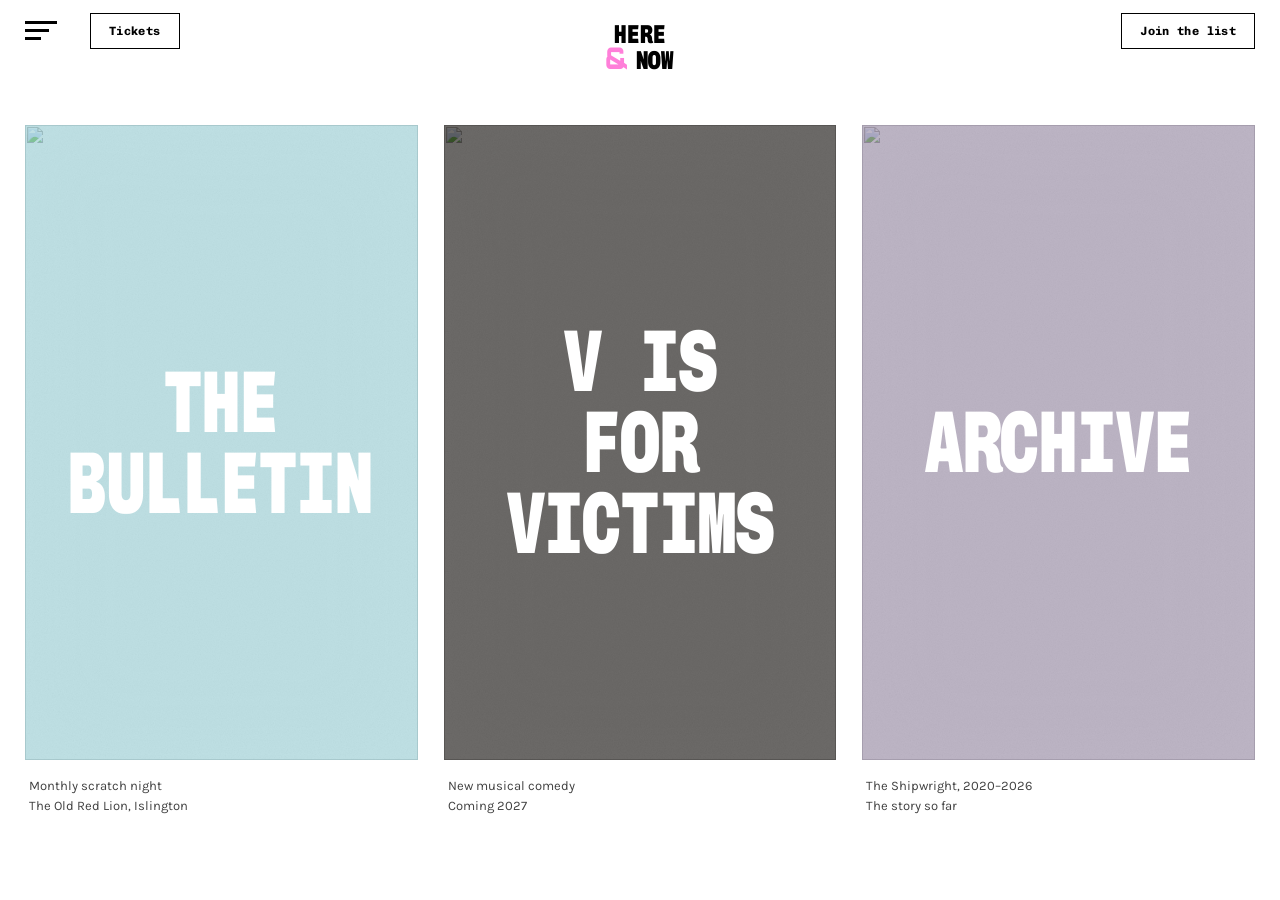
==== commit 60b23c4d: "Add files via upload" ====
--- a/index.html
+++ b/index.html
@@ -8,7 +8,7 @@
 <link rel="preconnect" href="https://fonts.googleapis.com">
 <link rel="preconnect" href="https://fonts.gstatic.com" crossorigin>
 <link href="https://fonts.googleapis.com/css2?family=Chivo+Mono:wght@700;900&family=Orbitron:wght@900&family=Karla:wght@400;500;600;700&display=swap" rel="stylesheet">
-<link rel="stylesheet" href="styles.css">
+<link rel="stylesheet" href="styles.css?v=10">
 </head>
 <body id="top">
 
@@ -83,6 +83,6 @@
      display:none specifically on the homepage — the homepage is just
      nav + tiles, full stop, and doesn't scroll. -->
 <div class="transition-glyph"><span>&amp;</span></div>
-<script src="site.js"></script>
+<script src="site.js?v=10"></script>
 </body>
 </html>
--- a/styles.css
+++ b/styles.css
@@ -181,12 +181,26 @@
 .brandmark .amp {
   font-family: 'Orbitron', monospace; font-weight: 900; color: var(--accent);
   font-size: 1.15em; transform: scaleX(1.05); display: inline-block;
+  margin-right: 0.3em;
 }
 
 .nav-join {
   position: absolute; right: 25px; top: 13px; z-index: 210; transition: transform 0.4s ease;
 }
 .nav.scrolled .nav-join { transform: translateY(-6px); }
+
+@media (max-width: 600px) {
+  /* nav-tickets, brandmark, and nav-join are three separately absolutely-
+     positioned elements at fixed pixel offsets — fine on desktop, but on a
+     ~375px phone their widths overlap (Tickets button runs into the logo,
+     which sits close to Join). Shrink and tighten all three so they clear
+     each other instead of colliding. */
+  .nav-tickets { left: 84px; }
+  .nav-join { right: 12px; }
+  .nav-tickets.btn, .nav-join.btn { padding: 0 12px; font-size: 11px; }
+  .brandmark { top: 22px; }
+  .brandmark .line { font-size: 17px; }
+}
 
 /* ---------- full-screen menu overlay ---------- */
 .menu-overlay {
@@ -240,6 +254,14 @@
 .hero .meta {
   margin-top: 16px; font-family: 'Chivo Mono', monospace; font-weight: 700; font-size: 13px;
   letter-spacing: 0.05em; transform: scaleX(0.8); transform-origin: left center; display: inline-block;
+}
+@media (max-width: 700px) {
+  /* the 86.4px floor above is a real value copied from the desktop reference,
+     but it doesn't scale down for phones — below 700px the vw term is always
+     smaller than that floor, so titles were pinned at 86.4px and overflowing
+     the screen. Give phones their own, much lower floor instead. */
+  .hero .title { font-size: clamp(2.6rem, 13vw, 86.4px); }
+  .hero__content { padding: 1.5rem; }
 }
 
 /* ---------- scroll reveal ---------- */
@@ -407,7 +429,8 @@
 .footer-col h3 { margin: 0 0 14px; }
 .footer-col h3 label {
   font-family: 'Chivo Mono', monospace; font-weight: 900; font-size: 13px; text-transform: uppercase;
-  letter-spacing: 0.05em; cursor: pointer; transform: scaleX(0.85); display: inline-block;
+  letter-spacing: 0.05em; cursor: pointer; transform: scaleX(0.85); transform-origin: left center;
+  display: inline-block;
 }
 .footer-col input[type="checkbox"] { display: none; }
 .footer-col .content { display: flex; flex-direction: column; gap: 8px; }
